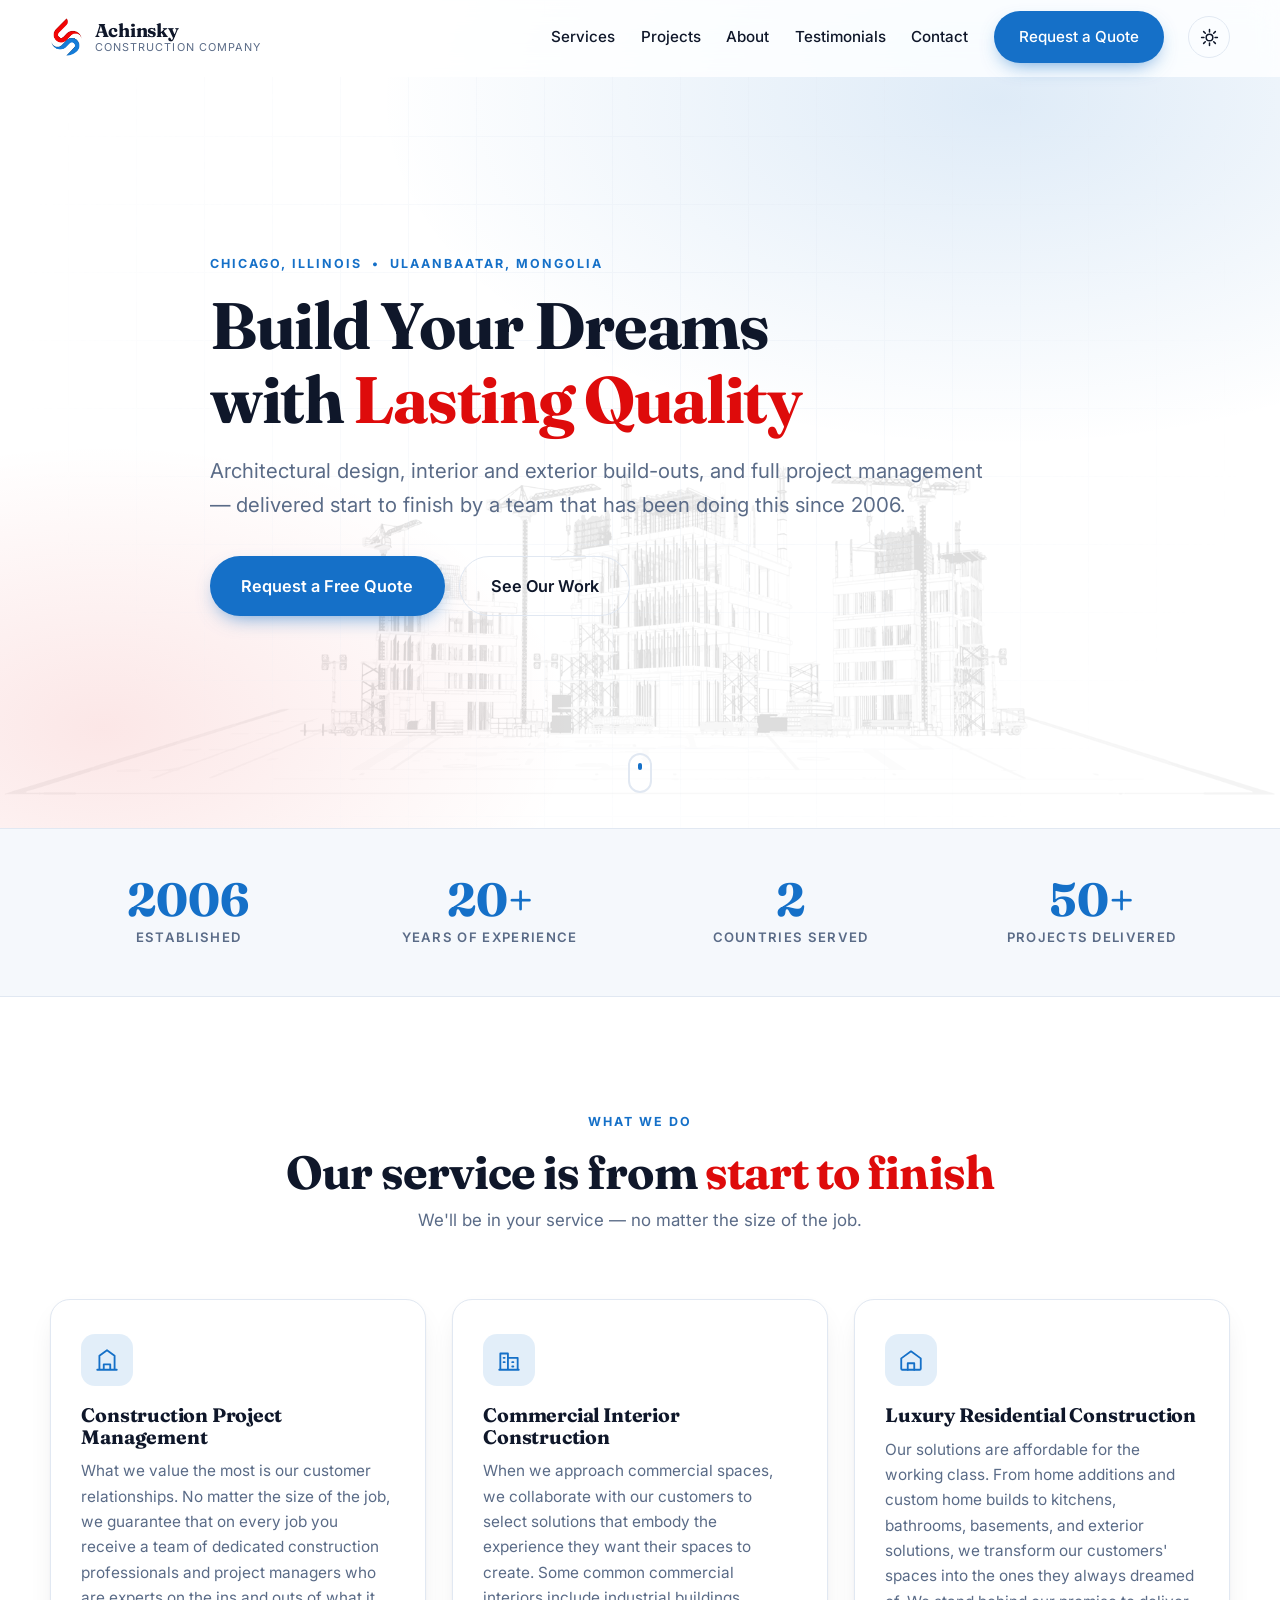
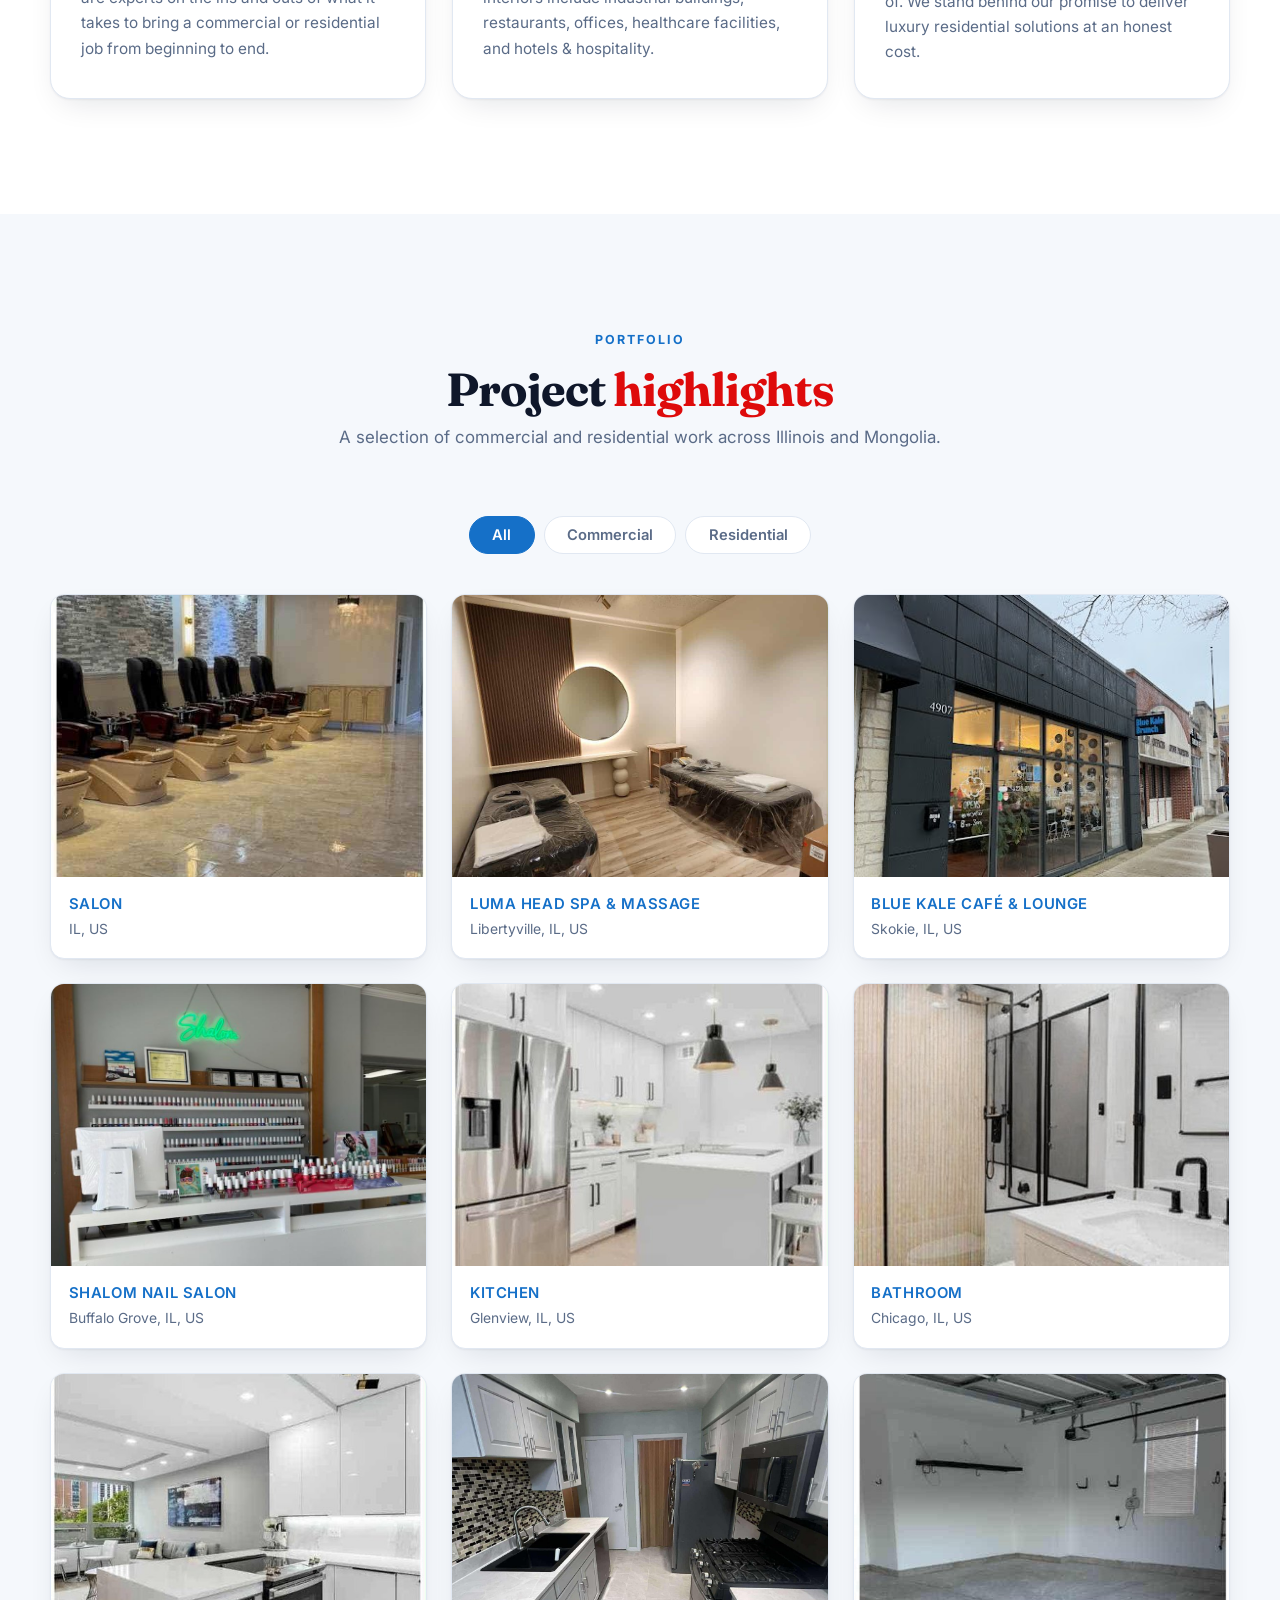
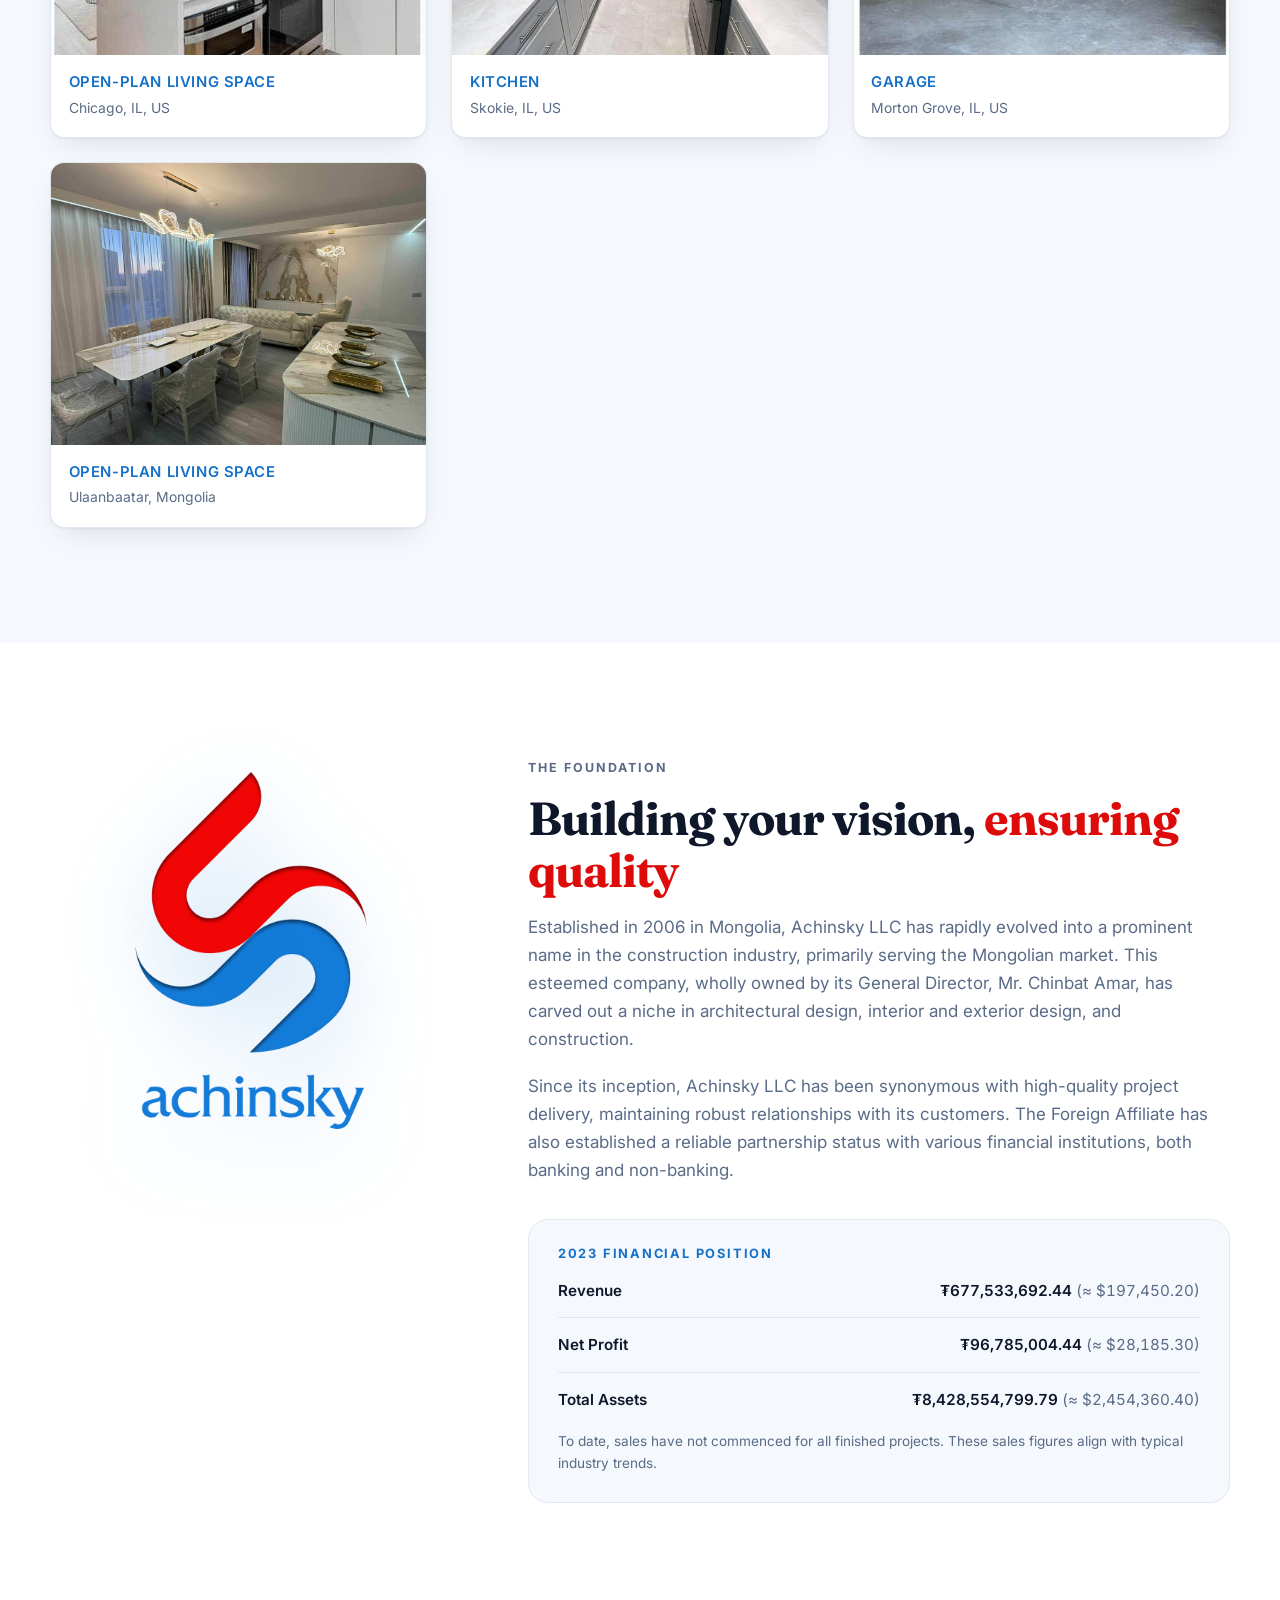
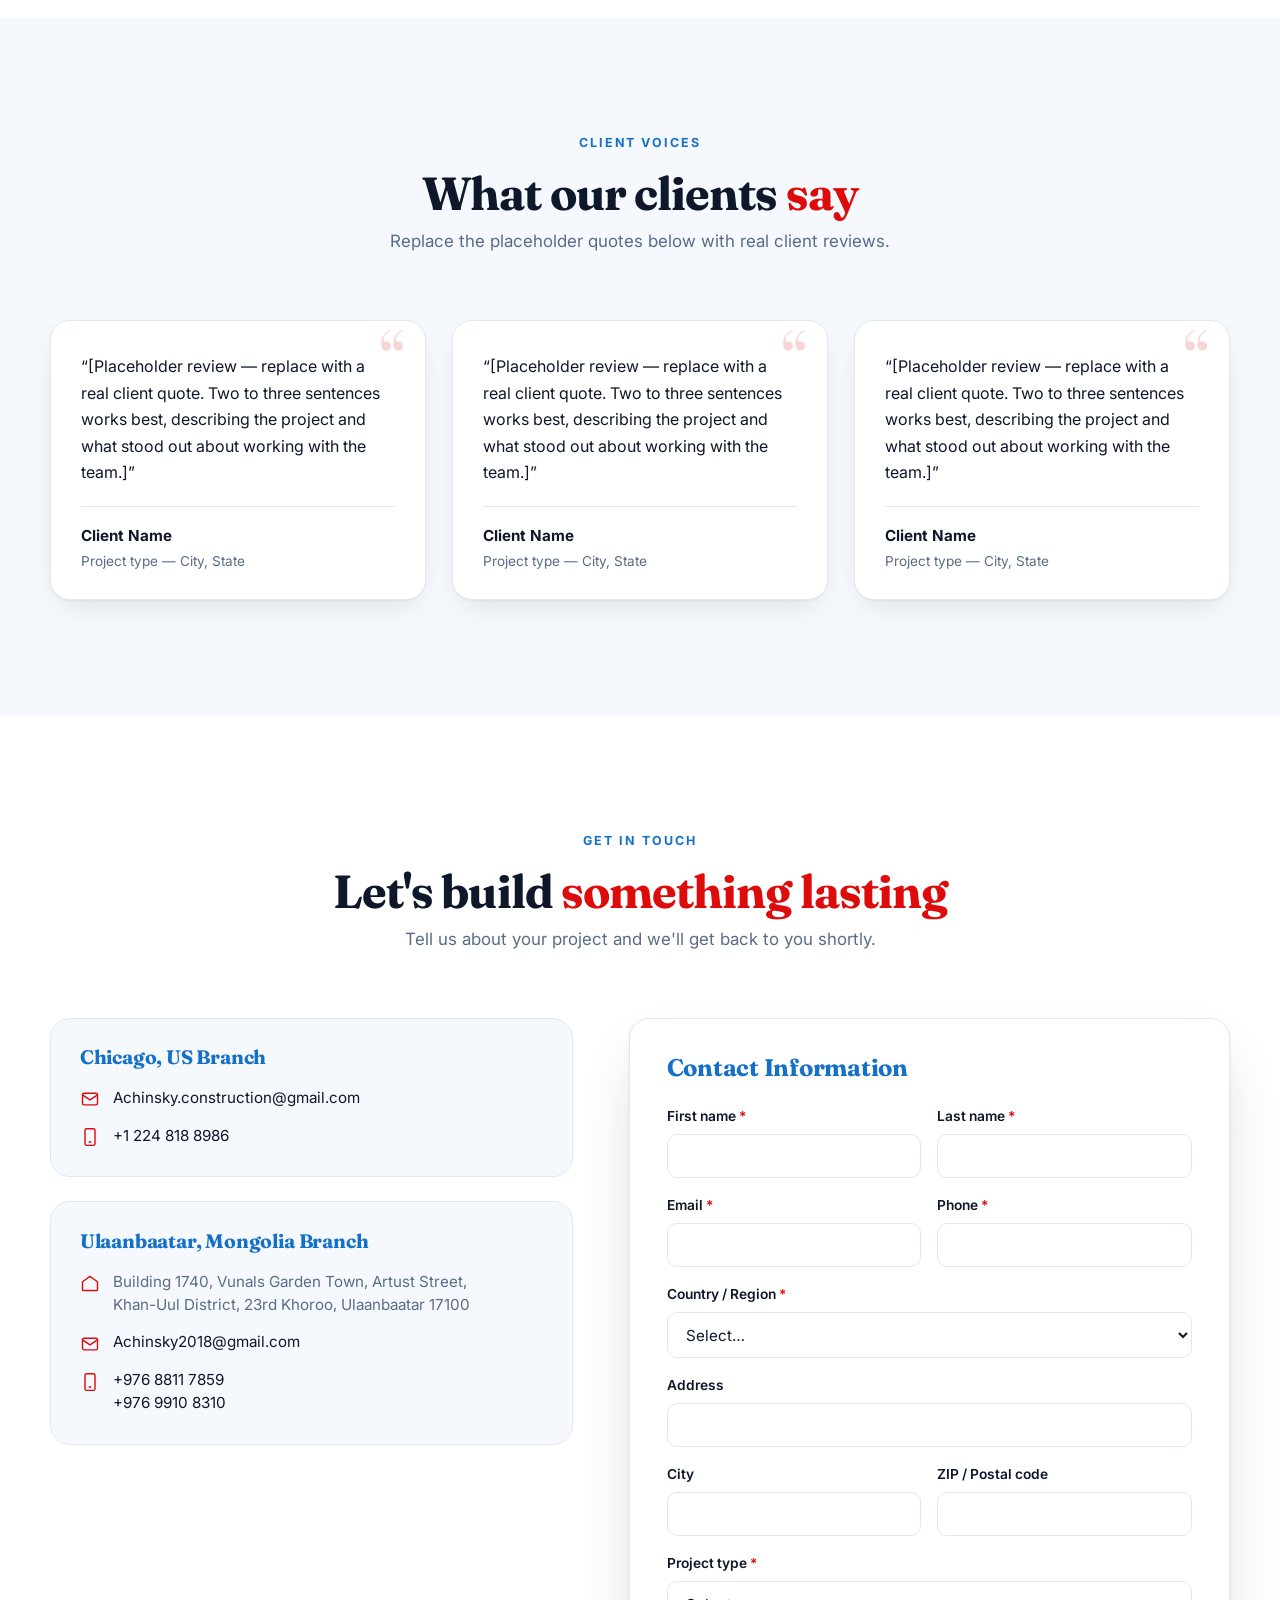
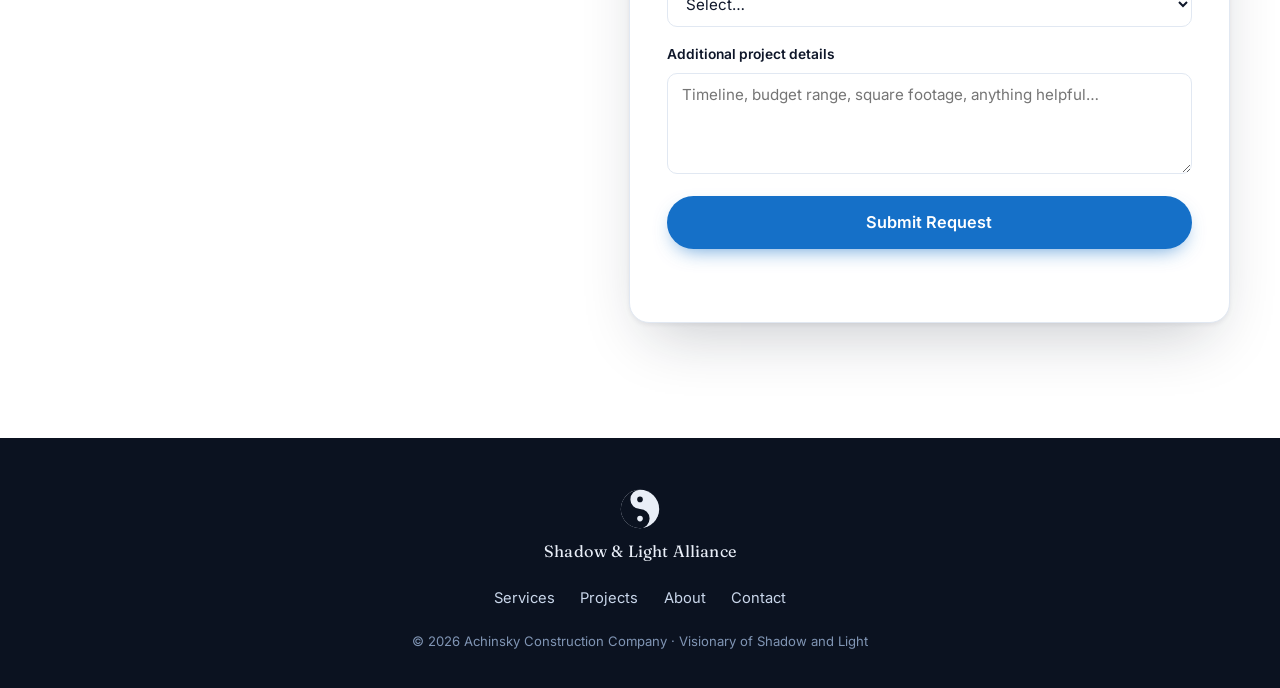
==== index.html @ 3b939076 "Achinsky Construction website" ====
<!DOCTYPE html>
<html lang="en" data-theme="light">
<head>
<meta charset="utf-8">
<meta name="viewport" content="width=device-width, initial-scale=1">
<title>Achinsky Construction Company — Build Your Dreams with Lasting Quality</title>
<meta name="description" content="Achinsky Construction Company delivers project management, commercial interior construction, and luxury residential construction in Chicago, Illinois and Ulaanbaatar, Mongolia. Established 2006.">
<meta name="theme-color" content="#0F172A">

<!-- Social preview -->
<meta property="og:title" content="Achinsky Construction Company">
<meta property="og:description" content="Build Your Dreams with Lasting Quality. Commercial and luxury residential construction in Chicago, IL and Ulaanbaatar, Mongolia.">
<meta property="og:type" content="website">

<link rel="icon" type="image/png" href="assets/img/favicon.png">
<link rel="apple-touch-icon" href="assets/img/favicon.png">

<link rel="preconnect" href="https://fonts.googleapis.com">
<link rel="preconnect" href="https://fonts.gstatic.com" crossorigin>
<link href="https://fonts.googleapis.com/css2?family=Fraunces:opsz,wght@9..144,600;9..144,700&family=Inter:wght@400;500;600;700&display=swap" rel="stylesheet">
<link rel="stylesheet" href="css/styles.css">
</head>
<body>

<a class="skip-link" href="#main">Skip to content</a>

<!-- ================= HEADER ================= -->
<header class="site-header" id="siteHeader">
  <div class="wrap header-inner">
    <a class="brand" href="#top" aria-label="Achinsky Construction Company home">
      <img class="brand-mark" src="assets/img/logo-mark.png" alt="" width="256" height="306">
      <span class="brand-text">
        <strong>Achinsky</strong>
        <span>Construction Company</span>
      </span>
    </a>

    <nav class="nav" id="nav" aria-label="Main">
      <a href="#services">Services</a>
      <a href="#projects">Projects</a>
      <a href="#about">About</a>
      <a href="#testimonials">Testimonials</a>
      <a href="#contact">Contact</a>
      <a class="btn btn-primary nav-cta" href="#contact">Request a Quote</a>
    </nav>

    <div class="header-tools">
      <button class="icon-btn" id="themeToggle" aria-label="Switch to dark theme" title="Toggle theme">
        <svg class="icon-sun" viewBox="0 0 24 24" aria-hidden="true"><circle cx="12" cy="12" r="4.2"/><path d="M12 2v3M12 19v3M2 12h3M19 12h3M4.6 4.6l2.1 2.1M17.3 17.3l2.1 2.1M19.4 4.6l-2.1 2.1M6.7 17.3l-2.1 2.1"/></svg>
        <svg class="icon-moon" viewBox="0 0 24 24" aria-hidden="true"><path d="M20 14.5A8.5 8.5 0 1 1 9.5 4a7 7 0 0 0 10.5 10.5Z"/></svg>
      </button>
      <button class="icon-btn menu-btn" id="menuBtn" aria-label="Open menu" aria-expanded="false" aria-controls="nav">
        <span></span><span></span><span></span>
      </button>
    </div>
  </div>
  <div class="scroll-progress" id="scrollProgress"></div>
</header>

<main id="main">

<!-- ================= HERO ================= -->
<section class="hero" id="top">
  <div class="hero-bg" aria-hidden="true"></div>
  <div class="wrap hero-inner">
    <p class="eyebrow reveal">Chicago, Illinois &nbsp;•&nbsp; Ulaanbaatar, Mongolia</p>
    <h1 class="reveal">Build Your Dreams<br>with <em>Lasting Quality</em></h1>
    <p class="hero-sub reveal">Architectural design, interior and exterior build-outs, and full project
      management — delivered start to finish by a team that has been doing this since 2006.</p>
    <div class="hero-actions reveal">
      <a class="btn btn-primary btn-lg" href="#contact">Request a Free Quote</a>
      <a class="btn btn-ghost btn-lg" href="#projects">See Our Work</a>
    </div>
  </div>
  <a class="scroll-hint" href="#stats" aria-label="Scroll down"><span></span></a>
</section>

<!-- ================= STATS ================= -->
<section class="stats" id="stats">
  <div class="wrap stats-grid">
    <!-- EDIT: adjust these numbers any time -->
    <div class="stat reveal"><span class="stat-num" data-count="2006" data-plain="1">2006</span><span class="stat-label">Established</span></div>
    <div class="stat reveal"><span class="stat-num" data-count="20" data-suffix="+">0</span><span class="stat-label">Years of Experience</span></div>
    <div class="stat reveal"><span class="stat-num" data-count="2">0</span><span class="stat-label">Countries Served</span></div>
    <div class="stat reveal"><span class="stat-num" data-count="50" data-suffix="+">0</span><span class="stat-label">Projects Delivered</span></div>
  </div>
</section>

<!-- ================= SERVICES ================= -->
<section class="section" id="services">
  <div class="wrap">
    <header class="section-head reveal">
      <p class="eyebrow">What We Do</p>
      <h2>Our service is from <em>start to finish</em></h2>
      <p class="section-sub">We'll be in your service — no matter the size of the job.</p>
    </header>

    <div class="cards">
      <article class="card reveal">
        <div class="card-icon" aria-hidden="true">
          <svg viewBox="0 0 24 24"><path d="M3 21h18M5 21V8l7-5 7 5v13M9 21v-5h6v5"/></svg>
        </div>
        <h3>Construction Project Management</h3>
        <p>What we value the most is our customer relationships. No matter the size of the job, we guarantee
          that on every job you receive a team of dedicated construction professionals and project managers
          who are experts on the ins and outs of what it takes to bring a commercial or residential job from
          beginning to end.</p>
      </article>

      <article class="card reveal">
        <div class="card-icon" aria-hidden="true">
          <svg viewBox="0 0 24 24"><path d="M3 21h18M4 21V6h7v15M11 21V10h9v11M7 10h1M7 14h1M15 14h1M15 18h1"/></svg>
        </div>
        <h3>Commercial Interior Construction</h3>
        <p>When we approach commercial spaces, we collaborate with our customers to select solutions that
          embody the experience they want their spaces to create. Some common commercial interiors include
          industrial buildings, restaurants, offices, healthcare facilities, and hotels &amp; hospitality.</p>
      </article>

      <article class="card reveal">
        <div class="card-icon" aria-hidden="true">
          <svg viewBox="0 0 24 24"><path d="M3 10.5 12 4l9 6.5V20a1 1 0 0 1-1 1H4a1 1 0 0 1-1-1v-9.5Z"/><path d="M9 21v-6h6v6"/></svg>
        </div>
        <h3>Luxury Residential Construction</h3>
        <p>Our solutions are affordable for the working class. From home additions and custom home builds to
          kitchens, bathrooms, basements, and exterior solutions, we transform our customers' spaces into the
          ones they always dreamed of. We stand behind our promise to deliver luxury residential solutions at
          an honest cost.</p>
      </article>
    </div>
  </div>
</section>

<!-- ================= PROJECTS ================= -->
<section class="section section-alt" id="projects">
  <div class="wrap">
    <header class="section-head reveal">
      <p class="eyebrow">Portfolio</p>
      <h2>Project <em>highlights</em></h2>
      <p class="section-sub">A selection of commercial and residential work across Illinois and Mongolia.</p>
    </header>

    <div class="filters reveal" role="tablist" aria-label="Filter projects">
      <button class="filter is-active" data-filter="all" role="tab" aria-selected="true">All</button>
      <button class="filter" data-filter="commercial" role="tab" aria-selected="false">Commercial</button>
      <button class="filter" data-filter="residential" role="tab" aria-selected="false">Residential</button>
    </div>

    <!--
      TO ADD REAL PHOTOS: drop files into assets/img/ using the exact names below
      (e.g. assets/img/salon.jpg). Until then a labeled placeholder shows automatically.
    -->
    <div class="gallery" id="gallery">
      <figure class="shot reveal" data-cat="commercial">
        <img src="assets/img/salon.jpg" alt="Salon interior build-out in Illinois" loading="lazy">
        <figcaption><strong>Salon</strong><span>IL, US</span></figcaption>
      </figure>
      <figure class="shot reveal" data-cat="commercial">
        <img src="assets/img/luma-head-spa.jpg" alt="Luma Head Spa &amp; Massage interior" loading="lazy">
        <figcaption><strong>Luma Head Spa &amp; Massage</strong><span>Libertyville, IL, US</span></figcaption>
      </figure>
      <figure class="shot reveal" data-cat="commercial">
        <img src="assets/img/blue-kale-cafe.jpg" alt="Blue Kale Café &amp; Lounge exterior" loading="lazy">
        <figcaption><strong>Blue Kale Café &amp; Lounge</strong><span>Skokie, IL, US</span></figcaption>
      </figure>
      <figure class="shot reveal" data-cat="commercial">
        <img src="assets/img/shalom-nail-salon.jpg" alt="Shalom Nail Salon interior" loading="lazy">
        <figcaption><strong>Shalom Nail Salon</strong><span>Buffalo Grove, IL, US</span></figcaption>
      </figure>

      <figure class="shot reveal" data-cat="residential">
        <img src="assets/img/kitchen-glenview.jpg" alt="Custom kitchen remodel in Glenview" loading="lazy">
        <figcaption><strong>Kitchen</strong><span>Glenview, IL, US</span></figcaption>
      </figure>
      <figure class="shot reveal" data-cat="residential">
        <img src="assets/img/bathroom-chicago.jpg" alt="Bathroom remodel in Chicago" loading="lazy">
        <figcaption><strong>Bathroom</strong><span>Chicago, IL, US</span></figcaption>
      </figure>
      <figure class="shot reveal" data-cat="residential">
        <img src="assets/img/living-chicago.jpg" alt="Open-plan living space in Chicago" loading="lazy">
        <figcaption><strong>Open-Plan Living Space</strong><span>Chicago, IL, US</span></figcaption>
      </figure>
      <figure class="shot reveal" data-cat="residential">
        <img src="assets/img/kitchen-skokie.jpg" alt="Kitchen remodel in Skokie" loading="lazy">
        <figcaption><strong>Kitchen</strong><span>Skokie, IL, US</span></figcaption>
      </figure>
      <figure class="shot reveal" data-cat="residential">
        <img src="assets/img/garage-morton-grove.jpg" alt="Garage build in Morton Grove" loading="lazy">
        <figcaption><strong>Garage</strong><span>Morton Grove, IL, US</span></figcaption>
      </figure>
      <figure class="shot reveal" data-cat="residential">
        <img src="assets/img/living-ulaanbaatar.jpg" alt="Open-plan living space in Ulaanbaatar" loading="lazy">
        <figcaption><strong>Open-Plan Living Space</strong><span>Ulaanbaatar, Mongolia</span></figcaption>
      </figure>
    </div>
  </div>
</section>

<!-- ================= ABOUT ================= -->
<section class="section" id="about">
  <div class="wrap about-grid">
    <div class="about-visual reveal">
      <img class="about-mark" src="assets/img/logo.png" alt="Achinsky logo" width="700" height="1038" loading="lazy">
    </div>

    <div class="about-copy">
      <p class="eyebrow reveal">The Foundation</p>
      <h2 class="reveal">Building your vision, <em>ensuring quality</em></h2>

      <p class="reveal">Established in 2006 in Mongolia, Achinsky LLC has rapidly evolved into a prominent name
        in the construction industry, primarily serving the Mongolian market. This esteemed company, wholly
        owned by its General Director, Mr. Chinbat Amar, has carved out a niche in architectural design,
        interior and exterior design, and construction.</p>

      <p class="reveal">Since its inception, Achinsky LLC has been synonymous with high-quality project delivery,
        maintaining robust relationships with its customers. The Foreign Affiliate has also established a
        reliable partnership status with various financial institutions, both banking and non-banking.</p>

      <div class="figures reveal">
        <h3>2023 Financial Position</h3>
        <dl>
          <div><dt>Revenue</dt><dd>₮677,533,692.44 <span>(≈ $197,450.20)</span></dd></div>
          <div><dt>Net Profit</dt><dd>₮96,785,004.44 <span>(≈ $28,185.30)</span></dd></div>
          <div><dt>Total Assets</dt><dd>₮8,428,554,799.79 <span>(≈ $2,454,360.40)</span></dd></div>
        </dl>
        <p class="figures-note">To date, sales have not commenced for all finished projects. These sales
          figures align with typical industry trends.</p>
      </div>
    </div>
  </div>
</section>

<!-- ================= TESTIMONIALS ================= -->
<section class="section section-alt" id="testimonials">
  <div class="wrap">
    <header class="section-head reveal">
      <p class="eyebrow">Client Voices</p>
      <h2>What our clients <em>say</em></h2>
      <p class="section-sub">Replace the placeholder quotes below with real client reviews.</p>
    </header>

    <!-- EDIT: swap in real testimonials. Keep the same markup for each. -->
    <div class="quotes">
      <blockquote class="quote reveal">
        <p>“[Placeholder review — replace with a real client quote. Two to three sentences works best,
          describing the project and what stood out about working with the team.]”</p>
        <footer><strong>Client Name</strong><span>Project type — City, State</span></footer>
      </blockquote>
      <blockquote class="quote reveal">
        <p>“[Placeholder review — replace with a real client quote. Two to three sentences works best,
          describing the project and what stood out about working with the team.]”</p>
        <footer><strong>Client Name</strong><span>Project type — City, State</span></footer>
      </blockquote>
      <blockquote class="quote reveal">
        <p>“[Placeholder review — replace with a real client quote. Two to three sentences works best,
          describing the project and what stood out about working with the team.]”</p>
        <footer><strong>Client Name</strong><span>Project type — City, State</span></footer>
      </blockquote>
    </div>
  </div>
</section>

<!-- ================= CONTACT ================= -->
<section class="section" id="contact">
  <div class="wrap">
    <header class="section-head reveal">
      <p class="eyebrow">Get in Touch</p>
      <h2>Let's build <em>something lasting</em></h2>
      <p class="section-sub">Tell us about your project and we'll get back to you shortly.</p>
    </header>

    <div class="contact-grid">
      <!-- Branch details -->
      <div class="branches">
        <div class="branch reveal">
          <h3>Chicago, US Branch</h3>
          <ul>
            <li>
              <svg viewBox="0 0 24 24" aria-hidden="true"><rect x="3" y="5" width="18" height="14" rx="2"/><path d="m3 7 9 6 9-6"/></svg>
              <a href="mailto:Achinsky.construction@gmail.com">Achinsky.construction@gmail.com</a>
            </li>
            <li>
              <svg viewBox="0 0 24 24" aria-hidden="true"><rect x="6" y="2" width="12" height="20" rx="2"/><path d="M11 18h2"/></svg>
              <a href="tel:+12248188986">+1 224 818 8986</a>
            </li>
          </ul>
        </div>

        <div class="branch reveal">
          <h3>Ulaanbaatar, Mongolia Branch</h3>
          <ul>
            <li>
              <svg viewBox="0 0 24 24" aria-hidden="true"><path d="M3 10.5 12 4l9 6.5V20a1 1 0 0 1-1 1H4a1 1 0 0 1-1-1v-9.5Z"/></svg>
              <span>Building 1740, Vunals Garden Town, Artust Street,<br>Khan-Uul District, 23rd Khoroo, Ulaanbaatar 17100</span>
            </li>
            <li>
              <svg viewBox="0 0 24 24" aria-hidden="true"><rect x="3" y="5" width="18" height="14" rx="2"/><path d="m3 7 9 6 9-6"/></svg>
              <a href="mailto:Achinsky2018@gmail.com">Achinsky2018@gmail.com</a>
            </li>
            <li>
              <svg viewBox="0 0 24 24" aria-hidden="true"><rect x="6" y="2" width="12" height="20" rx="2"/><path d="M11 18h2"/></svg>
              <span><a href="tel:+97688117859">+976 8811 7859</a><br><a href="tel:+97699108310">+976 9910 8310</a></span>
            </li>
          </ul>
        </div>
      </div>

      <!-- Form -->
      <form class="form reveal" id="contactForm" novalidate>
        <h3>Contact Information</h3>

        <div class="row">
          <label>First name <span aria-hidden="true">*</span>
            <input type="text" name="first_name" required autocomplete="given-name">
            <em class="err"></em>
          </label>
          <label>Last name <span aria-hidden="true">*</span>
            <input type="text" name="last_name" required autocomplete="family-name">
            <em class="err"></em>
          </label>
        </div>

        <div class="row">
          <label>Email <span aria-hidden="true">*</span>
            <input type="email" name="email" required autocomplete="email">
            <em class="err"></em>
          </label>
          <label>Phone <span aria-hidden="true">*</span>
            <input type="tel" name="phone" required autocomplete="tel">
            <em class="err"></em>
          </label>
        </div>

        <label>Country / Region <span aria-hidden="true">*</span>
          <select name="country" required>
            <option value="">Select…</option>
            <option>United States</option>
            <option>Mongolia</option>
            <option>Other</option>
          </select>
          <em class="err"></em>
        </label>

        <label>Address
          <input type="text" name="address" autocomplete="street-address">
        </label>

        <div class="row">
          <label>City
            <input type="text" name="city" autocomplete="address-level2">
          </label>
          <label>ZIP / Postal code
            <input type="text" name="zip" autocomplete="postal-code">
          </label>
        </div>

        <label>Project type <span aria-hidden="true">*</span>
          <select name="project_type" required>
            <option value="">Select…</option>
            <option>Construction Project Management</option>
            <option>Commercial Interior Construction</option>
            <option>Luxury Residential Construction</option>
            <option>Kitchen Remodel</option>
            <option>Bathroom Remodel</option>
            <option>Basement / Garage</option>
            <option>New Build / Home Addition</option>
            <option>Other</option>
          </select>
          <em class="err"></em>
        </label>

        <label>Additional project details
          <textarea name="details" rows="4" placeholder="Timeline, budget range, square footage, anything helpful…"></textarea>
        </label>

        <!-- simple bot trap: humans never see or fill this -->
        <input type="text" name="company_website" class="honeypot" tabindex="-1" autocomplete="off" aria-hidden="true">

        <button class="btn btn-primary btn-lg btn-block" type="submit" id="submitBtn">
          <span class="btn-label">Submit Request</span>
          <span class="spinner" aria-hidden="true"></span>
        </button>

        <p class="form-status" id="formStatus" role="status" aria-live="polite"></p>
      </form>
    </div>
  </div>
</section>

</main>

<!-- ================= FOOTER ================= -->
<footer class="site-footer">
  <div class="wrap footer-inner">
    <div class="footer-brand">
      <svg class="yin" viewBox="0 0 100 100" aria-hidden="true">
        <circle cx="50" cy="50" r="48" fill="currentColor"/>
        <path d="M50 2a24 24 0 0 0 0 48 24 24 0 0 1 0 48A48 48 0 0 1 50 2Z" fill="var(--footer-bg)"/>
        <circle cx="50" cy="26" r="7" fill="var(--footer-bg)"/>
        <circle cx="50" cy="74" r="7" fill="currentColor"/>
      </svg>
      <p class="alliance">Shadow &amp; Light Alliance</p>
    </div>

    <nav class="footer-nav" aria-label="Footer">
      <a href="#services">Services</a>
      <a href="#projects">Projects</a>
      <a href="#about">About</a>
      <a href="#contact">Contact</a>
    </nav>

    <p class="copyright">© <span id="year">2026</span> Achinsky Construction Company · Visionary of Shadow and Light</p>
  </div>
</footer>

<!-- Lightbox -->
<div class="lightbox" id="lightbox" role="dialog" aria-modal="true" aria-label="Project image" hidden>
  <button class="lb-close" id="lbClose" aria-label="Close">&times;</button>
  <button class="lb-nav lb-prev" id="lbPrev" aria-label="Previous image">&#8249;</button>
  <figure class="lb-figure">
    <img id="lbImg" src="" alt="">
    <figcaption id="lbCaption"></figcaption>
  </figure>
  <button class="lb-nav lb-next" id="lbNext" aria-label="Next image">&#8250;</button>
</div>

<!-- EmailJS SDK -->
<script src="https://cdn.jsdelivr.net/npm/@emailjs/browser@4/dist/email.min.js"></script>
<script src="js/config.js"></script>
<script src="js/main.js"></script>
</body>
</html>
---- css/styles.css ----
/* ============================================================
   Achinsky Construction Company
   Clean & modern theme — brand red #C2172B / brand blue #1B4FA8
   ============================================================ */

/* ---------- Tokens ---------- */
:root {
  /* Sampled from the logo artwork: red rgb(232,6,6), blue rgb(21,121,209).
     Nudged very slightly darker so small text still clears WCAG AA on white. */
  --red: #DE0B0B;
  --red-deep: #A00808;
  --blue: #1570C8;
  --blue-bright: #1E86E8;

  /* Button fill is a fixed pair in BOTH themes: white label needs >=4.5:1, and the
     lighter --blue used for dark-mode text would only give 2.7:1. Hover darkens. */
  --btn-bg: #1570C8;
  --btn-bg-hover: #10589C;
  --ok: #0E7A37;

  --bg: #FFFFFF;
  --surface: #F5F8FC;
  --surface-2: #EDF2F9;
  --text: #0F172A;
  --muted: #5A6B87;
  --border: #E1E8F2;
  --shadow: 0 1px 2px rgba(15,23,42,.05), 0 12px 32px -12px rgba(15,23,42,.14);
  --shadow-lg: 0 2px 4px rgba(15,23,42,.06), 0 28px 60px -20px rgba(15,23,42,.24);
  --footer-bg: #0B1220;

  --radius: 14px;
  --radius-lg: 20px;
  --wrap: 1180px;
  --header-h: 74px;

  --sans: "Inter", system-ui, -apple-system, "Segoe UI", sans-serif;
  --serif: "Fraunces", Georgia, "Times New Roman", serif;

  --ease: cubic-bezier(.2,.7,.2,1);
}

:root[data-theme="dark"] {
  --bg: #0B1220;
  --surface: #111A2B;
  --surface-2: #16233A;
  --text: #E9EEF7;
  --muted: #9CADC8;
  --border: #22304A;
  --shadow: 0 1px 2px rgba(0,0,0,.4), 0 12px 32px -12px rgba(0,0,0,.6);
  --shadow-lg: 0 2px 4px rgba(0,0,0,.4), 0 28px 60px -20px rgba(0,0,0,.7);
  --footer-bg: #060B14;
  --red: #FF4A4A;
  --blue: #4FA3EC;
  --ok: #3DD17A;
}

/* ---------- Base ---------- */
*, *::before, *::after { box-sizing: border-box; }

html { scroll-behavior: smooth; scroll-padding-top: calc(var(--header-h) + 12px); }
@media (prefers-reduced-motion: reduce) { html { scroll-behavior: auto; } }

body {
  margin: 0;
  font-family: var(--sans);
  font-size: 17px;
  line-height: 1.65;
  color: var(--text);
  background: var(--bg);
  -webkit-font-smoothing: antialiased;
  transition: background .3s var(--ease), color .3s var(--ease);
}

img { max-width: 100%; display: block; }
a { color: var(--blue); text-decoration: none; }
a:hover { text-decoration: underline; }

h1, h2, h3 { font-family: var(--serif); font-weight: 700; line-height: 1.12; letter-spacing: -.02em; margin: 0 0 .5em; }
h1 { font-size: clamp(2.4rem, 6vw, 4.1rem); }
h2 { font-size: clamp(1.9rem, 4vw, 2.9rem); }
h3 { font-size: 1.22rem; letter-spacing: -.01em; }
p  { margin: 0 0 1.1em; }

em { font-style: normal; color: var(--red); }

.wrap { width: min(100% - 2.5rem, var(--wrap)); margin-inline: auto; }

.skip-link {
  position: absolute; left: -9999px; top: 0; z-index: 200;
  background: var(--blue); color: #fff; padding: .7rem 1.1rem; border-radius: 0 0 8px 0;
}
.skip-link:focus { left: 0; }

:focus-visible { outline: 3px solid var(--blue-bright); outline-offset: 2px; border-radius: 4px; }

.eyebrow {
  font-family: var(--sans);
  font-size: .78rem; font-weight: 700; letter-spacing: .16em; text-transform: uppercase;
  color: var(--blue); margin: 0 0 .9rem;
}

/* ---------- Buttons ---------- */
.btn {
  display: inline-flex; align-items: center; justify-content: center; gap: .5rem;
  font-family: var(--sans); font-weight: 600; font-size: .97rem;
  padding: .78rem 1.5rem; border-radius: 999px; border: 1.5px solid transparent;
  cursor: pointer; text-decoration: none; white-space: nowrap;
  transition: transform .18s var(--ease), box-shadow .18s var(--ease), background .18s var(--ease), color .18s var(--ease);
}
.btn:hover { text-decoration: none; transform: translateY(-2px); }
.btn-primary { background: var(--btn-bg); color: #fff; box-shadow: 0 8px 20px -8px rgba(21,112,200,.7); }
.btn-primary:hover { background: var(--btn-bg-hover); box-shadow: 0 14px 28px -10px rgba(21,112,200,.65); }
.btn-ghost { border-color: var(--border); color: var(--text); background: transparent; }
.btn-ghost:hover { border-color: var(--blue); color: var(--blue); }
.btn-lg { padding: .95rem 1.9rem; font-size: 1.02rem; }
.btn-block { width: 100%; }
.btn:disabled { opacity: .6; cursor: not-allowed; transform: none; }

/* ---------- Header ---------- */
.site-header {
  position: fixed; inset: 0 0 auto 0; z-index: 100;
  background: color-mix(in srgb, var(--bg) 82%, transparent);
  backdrop-filter: saturate(180%) blur(14px);
  -webkit-backdrop-filter: saturate(180%) blur(14px);
  border-bottom: 1px solid transparent;
  transition: border-color .3s var(--ease), box-shadow .3s var(--ease), background .3s var(--ease);
}
.site-header.is-stuck { border-bottom-color: var(--border); box-shadow: 0 4px 24px -14px rgba(15,23,42,.4); }

.header-inner { display: flex; align-items: center; gap: 1.5rem; height: var(--header-h); }

.brand { display: flex; align-items: center; gap: .7rem; color: var(--text); flex: 0 0 auto; }
.brand:hover { text-decoration: none; }
.brand-mark { height: 40px; width: auto; flex: 0 0 auto; }
.brand-text { display: flex; flex-direction: column; line-height: 1.15; }
.brand-text strong { font-family: var(--serif); font-size: 1.16rem; letter-spacing: -.015em; }
.brand-text span { font-size: .68rem; letter-spacing: .1em; text-transform: uppercase; color: var(--muted); }

.nav { display: flex; align-items: center; gap: 1.6rem; margin-left: auto; }
.nav > a { color: var(--text); font-size: .95rem; font-weight: 500; position: relative; }
.nav > a:not(.btn):hover { color: var(--blue); text-decoration: none; }
.nav > a:not(.btn)::after {
  content: ""; position: absolute; left: 0; bottom: -6px; height: 2px; width: 0;
  background: var(--red); transition: width .25s var(--ease);
}
.nav > a:not(.btn):hover::after,
.nav > a.is-active::after { width: 100%; }
.nav > a.is-active { color: var(--blue); }
.nav-cta { color: #fff !important; }

.header-tools { display: flex; align-items: center; gap: .4rem; }

.icon-btn {
  width: 42px; height: 42px; display: grid; place-items: center;
  background: transparent; border: 1.5px solid var(--border); border-radius: 50%;
  color: var(--text); cursor: pointer; transition: border-color .2s, color .2s, background .2s;
}
.icon-btn:hover { border-color: var(--blue); color: var(--blue); }
.icon-btn svg { width: 19px; height: 19px; fill: none; stroke: currentColor; stroke-width: 1.9; stroke-linecap: round; stroke-linejoin: round; }
.icon-moon { display: none; }
:root[data-theme="dark"] .icon-sun { display: none; }
:root[data-theme="dark"] .icon-moon { display: block; }

.menu-btn { display: none; flex-direction: column; gap: 4px; }
.menu-btn span { width: 17px; height: 2px; background: currentColor; border-radius: 2px; transition: transform .25s var(--ease), opacity .2s; }
.menu-btn[aria-expanded="true"] span:nth-child(1) { transform: translateY(6px) rotate(45deg); }
.menu-btn[aria-expanded="true"] span:nth-child(2) { opacity: 0; }
.menu-btn[aria-expanded="true"] span:nth-child(3) { transform: translateY(-6px) rotate(-45deg); }

.scroll-progress { height: 2px; width: 0; background: linear-gradient(90deg, var(--red), var(--blue)); transition: width .1s linear; }

/* ---------- Hero ---------- */
.hero {
  position: relative; min-height: 92vh; display: grid; align-items: center;
  padding: calc(var(--header-h) + 3rem) 0 5rem; overflow: hidden;
}
.hero-bg {
  position: absolute; inset: 0; z-index: -1;
  background:
    radial-gradient(1000px 560px at 78% 12%, color-mix(in srgb, var(--blue) 14%, transparent), transparent 62%),
    radial-gradient(760px 460px at 8% 88%, color-mix(in srgb, var(--red) 10%, transparent), transparent 62%),
    var(--bg);
}
.hero-bg::after {
  content: ""; position: absolute; inset: 0; opacity: .4;
  background-image:
    linear-gradient(var(--border) 1px, transparent 1px),
    linear-gradient(90deg, var(--border) 1px, transparent 1px);
  background-size: 68px 68px;
  mask-image: radial-gradient(circle at 50% 40%, #000 0%, transparent 78%);
  -webkit-mask-image: radial-gradient(circle at 50% 40%, #000 0%, transparent 78%);
}
/* Blueprint line-art carried over from the original site, sitting on the horizon. */
.hero-bg::before {
  content: ""; position: absolute; inset: auto 0 0 0; height: min(58%, 460px);
  background: url("../assets/img/hero-art.png") no-repeat bottom center / contain;
  opacity: .14; pointer-events: none;
}
:root[data-theme="dark"] .hero-bg::before { filter: invert(1); opacity: .13; }
.hero-inner { max-width: 860px; }
.hero h1 { margin-bottom: 1.1rem; }
.hero-sub { font-size: clamp(1.05rem, 1.9vw, 1.28rem); color: var(--muted); max-width: 60ch; margin-bottom: 2.2rem; }
.hero-actions { display: flex; flex-wrap: wrap; gap: .9rem; }

.scroll-hint {
  position: absolute; bottom: 2.2rem; left: 50%; transform: translateX(-50%);
  width: 24px; height: 40px; border: 2px solid var(--border); border-radius: 14px;
}
.scroll-hint span {
  position: absolute; left: 50%; top: 8px; width: 4px; height: 7px; border-radius: 2px;
  background: var(--blue); transform: translateX(-50%); animation: wheel 1.8s var(--ease) infinite;
}
@keyframes wheel { 0% { opacity: 0; top: 8px; } 40% { opacity: 1; } 100% { opacity: 0; top: 22px; } }

/* ---------- Stats ---------- */
.stats { background: var(--surface); border-block: 1px solid var(--border); padding: 3rem 0; }
.stats-grid { display: grid; grid-template-columns: repeat(4, 1fr); gap: 1.5rem; text-align: center; }
.stat { display: flex; flex-direction: column; gap: .2rem; }
.stat-num { font-family: var(--serif); font-size: clamp(2rem, 4vw, 2.9rem); font-weight: 700; color: var(--blue); line-height: 1; font-variant-numeric: tabular-nums; }
.stat-label { font-size: .82rem; letter-spacing: .1em; text-transform: uppercase; color: var(--muted); font-weight: 600; }

/* ---------- Sections ---------- */
.section { padding: clamp(4rem, 9vw, 7.5rem) 0; }
.section-alt { background: var(--surface); }
.section-head { max-width: 720px; margin: 0 auto clamp(2.5rem, 5vw, 4rem); text-align: center; }
.section-head h2 { margin-bottom: .5rem; }
.section-sub { color: var(--muted); font-size: 1.06rem; margin: 0; }

/* ---------- Service cards ---------- */
.cards { display: grid; grid-template-columns: repeat(auto-fit, minmax(290px, 1fr)); gap: 1.6rem; }
.card {
  background: var(--bg); border: 1px solid var(--border); border-radius: var(--radius-lg);
  padding: 2.1rem 1.9rem; box-shadow: var(--shadow); position: relative; overflow: hidden;
  transition: transform .3s var(--ease), box-shadow .3s var(--ease), border-color .3s var(--ease);
}
.card::before {
  content: ""; position: absolute; inset: 0 0 auto 0; height: 3px;
  background: linear-gradient(90deg, var(--red), var(--blue));
  transform: scaleX(0); transform-origin: left; transition: transform .4s var(--ease);
}
.card:hover { transform: translateY(-6px); box-shadow: var(--shadow-lg); border-color: color-mix(in srgb, var(--blue) 35%, var(--border)); }
.card:hover::before { transform: scaleX(1); }
.card-icon {
  width: 52px; height: 52px; border-radius: 14px; display: grid; place-items: center;
  background: color-mix(in srgb, var(--blue) 12%, transparent); margin-bottom: 1.2rem;
}
.card-icon svg { width: 26px; height: 26px; fill: none; stroke: var(--blue); stroke-width: 1.7; stroke-linecap: round; stroke-linejoin: round; }
.card h3 { margin-bottom: .6rem; }
.card p { color: var(--muted); font-size: .96rem; margin: 0; }

/* ---------- Filters ---------- */
.filters { display: flex; justify-content: center; flex-wrap: wrap; gap: .55rem; margin-bottom: 2.5rem; }
.filter {
  font-family: var(--sans); font-size: .92rem; font-weight: 600; color: var(--muted);
  background: var(--bg); border: 1.5px solid var(--border); border-radius: 999px;
  padding: .55rem 1.4rem; cursor: pointer; transition: all .2s var(--ease);
}
.filter:hover { color: var(--blue); border-color: var(--blue); }
.filter.is-active { background: var(--blue); border-color: var(--blue); color: #fff; }

/* ---------- Gallery ---------- */
.gallery { display: grid; grid-template-columns: repeat(auto-fill, minmax(285px, 1fr)); gap: 1.5rem; }
.shot {
  margin: 0; border-radius: var(--radius); overflow: hidden; background: var(--bg);
  border: 1px solid var(--border); box-shadow: var(--shadow); cursor: zoom-in;
  transition: transform .3s var(--ease), box-shadow .3s var(--ease), opacity .3s var(--ease);
}
.shot:hover { transform: translateY(-5px); box-shadow: var(--shadow-lg); }
.shot img {
  width: 100%; aspect-ratio: 4 / 3; object-fit: cover; background: var(--surface-2);
  transition: transform .5s var(--ease);
}
.shot:hover img { transform: scale(1.05); }
.shot figcaption { padding: .95rem 1.1rem 1.1rem; display: flex; flex-direction: column; gap: .1rem; }
.shot figcaption strong { font-size: .93rem; font-weight: 600; letter-spacing: .04em; text-transform: uppercase; color: var(--blue); }
.shot figcaption span { font-size: .87rem; color: var(--muted); }
.shot.is-hidden { display: none; }

/* placeholder shown when a photo file is missing */
.shot img.is-placeholder {
  object-fit: contain; padding: 12%;
  background:
    repeating-linear-gradient(45deg, var(--surface-2) 0 12px, var(--surface) 12px 24px);
  opacity: .85;
}

/* ---------- About ---------- */
.about-grid { display: grid; grid-template-columns: minmax(220px, .8fr) 1.4fr; gap: clamp(2rem, 6vw, 5rem); align-items: start; }
.about-visual { display: grid; place-items: center; position: sticky; top: calc(var(--header-h) + 3rem); }
.about-mark { width: min(100%, 260px); height: auto; filter: drop-shadow(0 24px 44px rgba(21,121,209,.22)); }
.about-copy p { color: var(--muted); }
.about-copy h2 { margin-bottom: 1rem; }

.figures {
  margin-top: 2.2rem; padding: 1.7rem 1.8rem; border-radius: var(--radius-lg);
  background: var(--surface); border: 1px solid var(--border);
}
.figures h3 { font-family: var(--sans); font-size: .8rem; letter-spacing: .14em; text-transform: uppercase; color: var(--blue); margin-bottom: 1rem; }
.figures dl { margin: 0; display: grid; gap: .9rem; }
.figures dl > div { display: flex; flex-wrap: wrap; justify-content: space-between; gap: .3rem 1rem; padding-bottom: .9rem; border-bottom: 1px solid var(--border); }
.figures dl > div:last-child { border-bottom: 0; padding-bottom: 0; }
.figures dt { font-weight: 600; color: var(--text); font-size: .95rem; }
.figures dd { margin: 0; font-variant-numeric: tabular-nums; font-weight: 600; color: var(--text); font-size: .95rem; }
.figures dd span { color: var(--muted); font-weight: 400; }
.figures-note { font-size: .85rem; color: var(--muted); margin: 1.1rem 0 0; }

/* ---------- Testimonials ---------- */
.quotes { display: grid; grid-template-columns: repeat(auto-fit, minmax(285px, 1fr)); gap: 1.6rem; }
.quote {
  margin: 0; background: var(--bg); border: 1px solid var(--border); border-radius: var(--radius-lg);
  padding: 2rem 1.9rem 1.7rem; box-shadow: var(--shadow); position: relative;
  transition: transform .3s var(--ease), box-shadow .3s var(--ease);
}
.quote:hover { transform: translateY(-5px); box-shadow: var(--shadow-lg); }
.quote::before {
  content: "“"; position: absolute; top: .1rem; right: 1.2rem;
  font-family: var(--serif); font-size: 5rem; line-height: 1; color: var(--red); opacity: .16;
}
.quote p { color: var(--text); font-size: 1rem; margin-bottom: 1.3rem; }
.quote footer { display: flex; flex-direction: column; gap: .1rem; border-top: 1px solid var(--border); padding-top: 1rem; }
.quote footer strong { font-size: .95rem; }
.quote footer span { font-size: .85rem; color: var(--muted); }

/* ---------- Contact ---------- */
.contact-grid { display: grid; grid-template-columns: 1fr 1.15fr; gap: clamp(2rem, 5vw, 3.5rem); align-items: start; }

.branches { display: grid; gap: 1.5rem; }
.branch { background: var(--surface); border: 1px solid var(--border); border-radius: var(--radius-lg); padding: 1.8rem; }
.branch h3 { font-family: var(--serif); color: var(--blue); margin-bottom: 1.1rem; }
.branch ul { list-style: none; margin: 0; padding: 0; display: grid; gap: .95rem; }
.branch li { display: flex; gap: .8rem; align-items: flex-start; font-size: .95rem; color: var(--muted); line-height: 1.5; }
.branch li svg { width: 20px; height: 20px; flex: 0 0 auto; margin-top: .15rem; fill: none; stroke: var(--red); stroke-width: 1.7; stroke-linecap: round; stroke-linejoin: round; }
.branch a { color: var(--text); }
.branch a:hover { color: var(--blue); }

.form {
  background: var(--bg); border: 1px solid var(--border); border-radius: var(--radius-lg);
  padding: clamp(1.6rem, 3vw, 2.3rem); box-shadow: var(--shadow-lg);
}
.form h3 { font-family: var(--serif); color: var(--blue); margin-bottom: 1.4rem; font-size: 1.5rem; }
.form label { display: block; margin-bottom: 1rem; font-size: .86rem; font-weight: 600; color: var(--text); }
.form label span { color: var(--red); }
.form .row { display: grid; grid-template-columns: 1fr 1fr; gap: 0 1rem; }

.form input, .form select, .form textarea {
  width: 100%; margin-top: .4rem; padding: .72rem .9rem;
  font-family: var(--sans); font-size: .95rem; font-weight: 400; color: var(--text);
  background: var(--bg); border: 1.5px solid var(--border); border-radius: 10px;
  transition: border-color .2s, box-shadow .2s;
}
.form textarea { resize: vertical; min-height: 96px; }
.form input:focus, .form select:focus, .form textarea:focus {
  outline: none; border-color: var(--blue);
  box-shadow: 0 0 0 4px color-mix(in srgb, var(--blue) 15%, transparent);
}
.form input.invalid, .form select.invalid { border-color: var(--red); }
.err { display: block; min-height: 0; font-size: .78rem; font-style: normal; font-weight: 500; color: var(--red); }
.err:not(:empty) { margin-top: .3rem; }

.honeypot { position: absolute !important; left: -9999px !important; width: 1px !important; height: 1px !important; opacity: 0; }

.spinner {
  width: 16px; height: 16px; border: 2px solid rgba(255,255,255,.35); border-top-color: #fff;
  border-radius: 50%; animation: spin .7s linear infinite; display: none;
}
.is-sending .spinner { display: block; }
@keyframes spin { to { transform: rotate(360deg); } }

.form-status { margin: 1rem 0 0; font-size: .92rem; font-weight: 500; text-align: center; min-height: 1.4em; }
.form-status.ok { color: var(--ok); }
.form-status.bad { color: var(--red); }

/* ---------- Footer ---------- */
.site-footer { background: var(--footer-bg); color: #C9D6EA; padding: 3.2rem 0 2.2rem; }
.footer-inner { display: flex; flex-direction: column; align-items: center; gap: 1.3rem; text-align: center; }
.footer-brand { display: flex; flex-direction: column; align-items: center; gap: .55rem; color: #E9EEF7; }
.yin { width: 40px; height: 40px; }
.alliance { font-family: var(--serif); font-size: 1.02rem; margin: 0; letter-spacing: .01em; }
.footer-nav { display: flex; flex-wrap: wrap; justify-content: center; gap: 1.6rem; }
.footer-nav a { color: #C9D6EA; font-size: .92rem; }
.footer-nav a:hover { color: #fff; }
.copyright { font-size: .82rem; color: #8095B4; margin: 0; }

/* ---------- Lightbox ---------- */
.lightbox {
  position: fixed; inset: 0; z-index: 200; display: grid; place-items: center;
  background: rgba(6,11,20,.93); backdrop-filter: blur(6px); padding: 2rem;
  animation: fade .2s var(--ease);
}
.lightbox[hidden] { display: none; }
@keyframes fade { from { opacity: 0; } }
.lb-figure { margin: 0; max-width: min(1000px, 92vw); text-align: center; }
.lb-figure img { max-height: 76vh; width: auto; margin-inline: auto; border-radius: 10px; }
.lb-figure figcaption { color: #E9EEF7; margin-top: 1rem; font-size: .95rem; letter-spacing: .04em; }
.lb-close, .lb-nav {
  position: absolute; background: rgba(255,255,255,.1); color: #fff; border: 0; cursor: pointer;
  border-radius: 50%; display: grid; place-items: center; transition: background .2s;
}
.lb-close:hover, .lb-nav:hover { background: rgba(255,255,255,.24); }
.lb-close { top: 1.5rem; right: 1.5rem; width: 44px; height: 44px; font-size: 1.9rem; line-height: 1; }
.lb-nav { top: 50%; transform: translateY(-50%); width: 52px; height: 52px; font-size: 2.2rem; line-height: 1; }
.lb-prev { left: 1.5rem; }
.lb-next { right: 1.5rem; }
body.no-scroll { overflow: hidden; }

/* ---------- Reveal on scroll ---------- */
.reveal { opacity: 0; transform: translateY(22px); transition: opacity .7s var(--ease), transform .7s var(--ease); }
.reveal.in { opacity: 1; transform: none; }
@media (prefers-reduced-motion: reduce) {
  .reveal { opacity: 1; transform: none; transition: none; }
  .scroll-hint span { animation: none; }
  .btn:hover, .card:hover, .shot:hover, .quote:hover { transform: none; }
}

/* ---------- Responsive ---------- */
@media (max-width: 980px) {
  .about-grid { grid-template-columns: 1fr; }
  .about-visual { position: static; }
  .about-mark { width: min(60%, 220px); }
  .contact-grid { grid-template-columns: 1fr; }
  .stats-grid { grid-template-columns: repeat(2, 1fr); gap: 2rem 1rem; }
}

@media (max-width: 860px) {
  .menu-btn { display: flex; }
  .nav {
    position: fixed; inset: var(--header-h) 0 auto 0;
    flex-direction: column; align-items: stretch; gap: 0; margin: 0;
    background: var(--bg); border-bottom: 1px solid var(--border);
    padding: .5rem 1.25rem 1.5rem; box-shadow: var(--shadow-lg);
    transform: translateY(-12px); opacity: 0; pointer-events: none;
    transition: opacity .25s var(--ease), transform .25s var(--ease);
    max-height: calc(100vh - var(--header-h)); overflow-y: auto;
  }
  .nav.is-open { opacity: 1; transform: none; pointer-events: auto; }
  .nav > a { padding: .95rem .25rem; border-bottom: 1px solid var(--border); font-size: 1.02rem; }
  .nav > a::after { display: none; }
  .nav-cta { margin-top: 1rem; border-bottom: 0 !important; justify-content: center; }
  .brand-text span { display: none; }
}

@media (max-width: 560px) {
  body { font-size: 16px; }
  .form .row { grid-template-columns: 1fr; }
  .hero { min-height: 88vh; }
  .hero-actions .btn { width: 100%; }
  .lb-nav { width: 42px; height: 42px; font-size: 1.7rem; }
  .lb-prev { left: .5rem; } .lb-next { right: .5rem; }
}
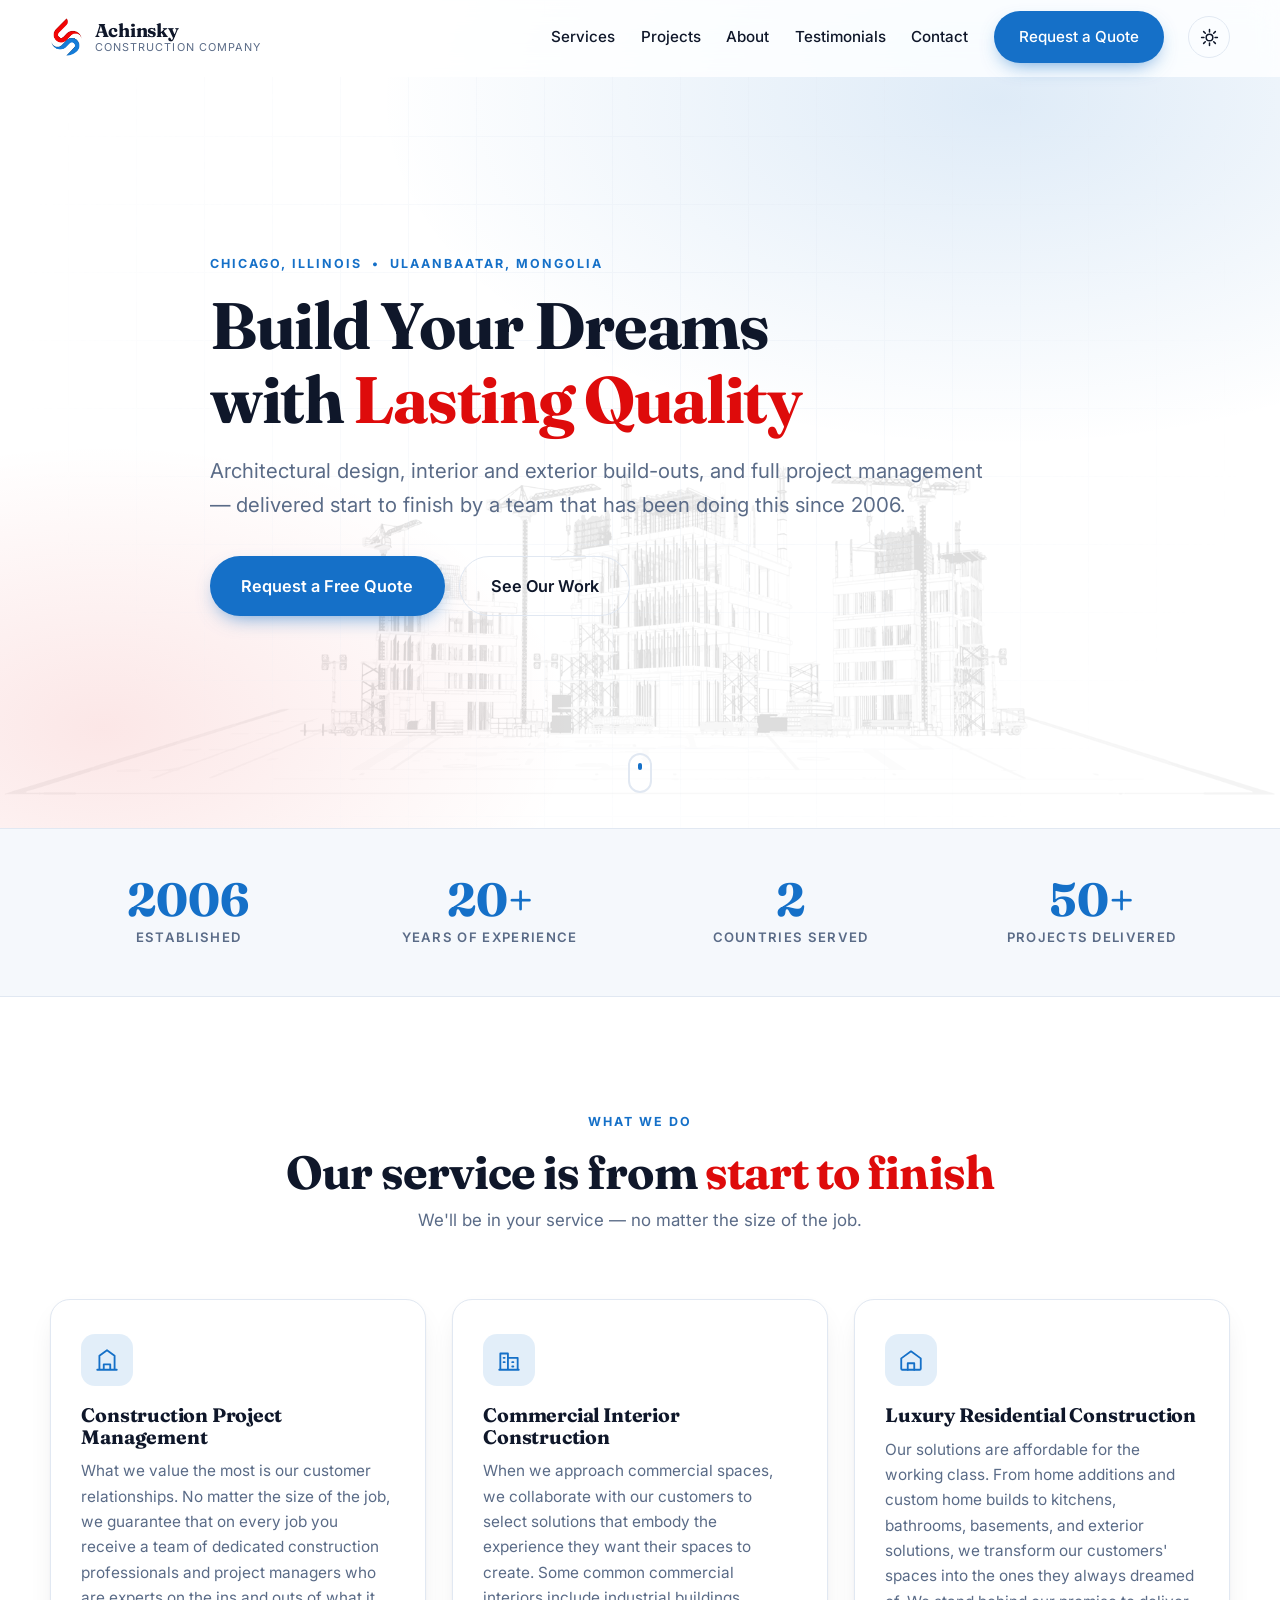
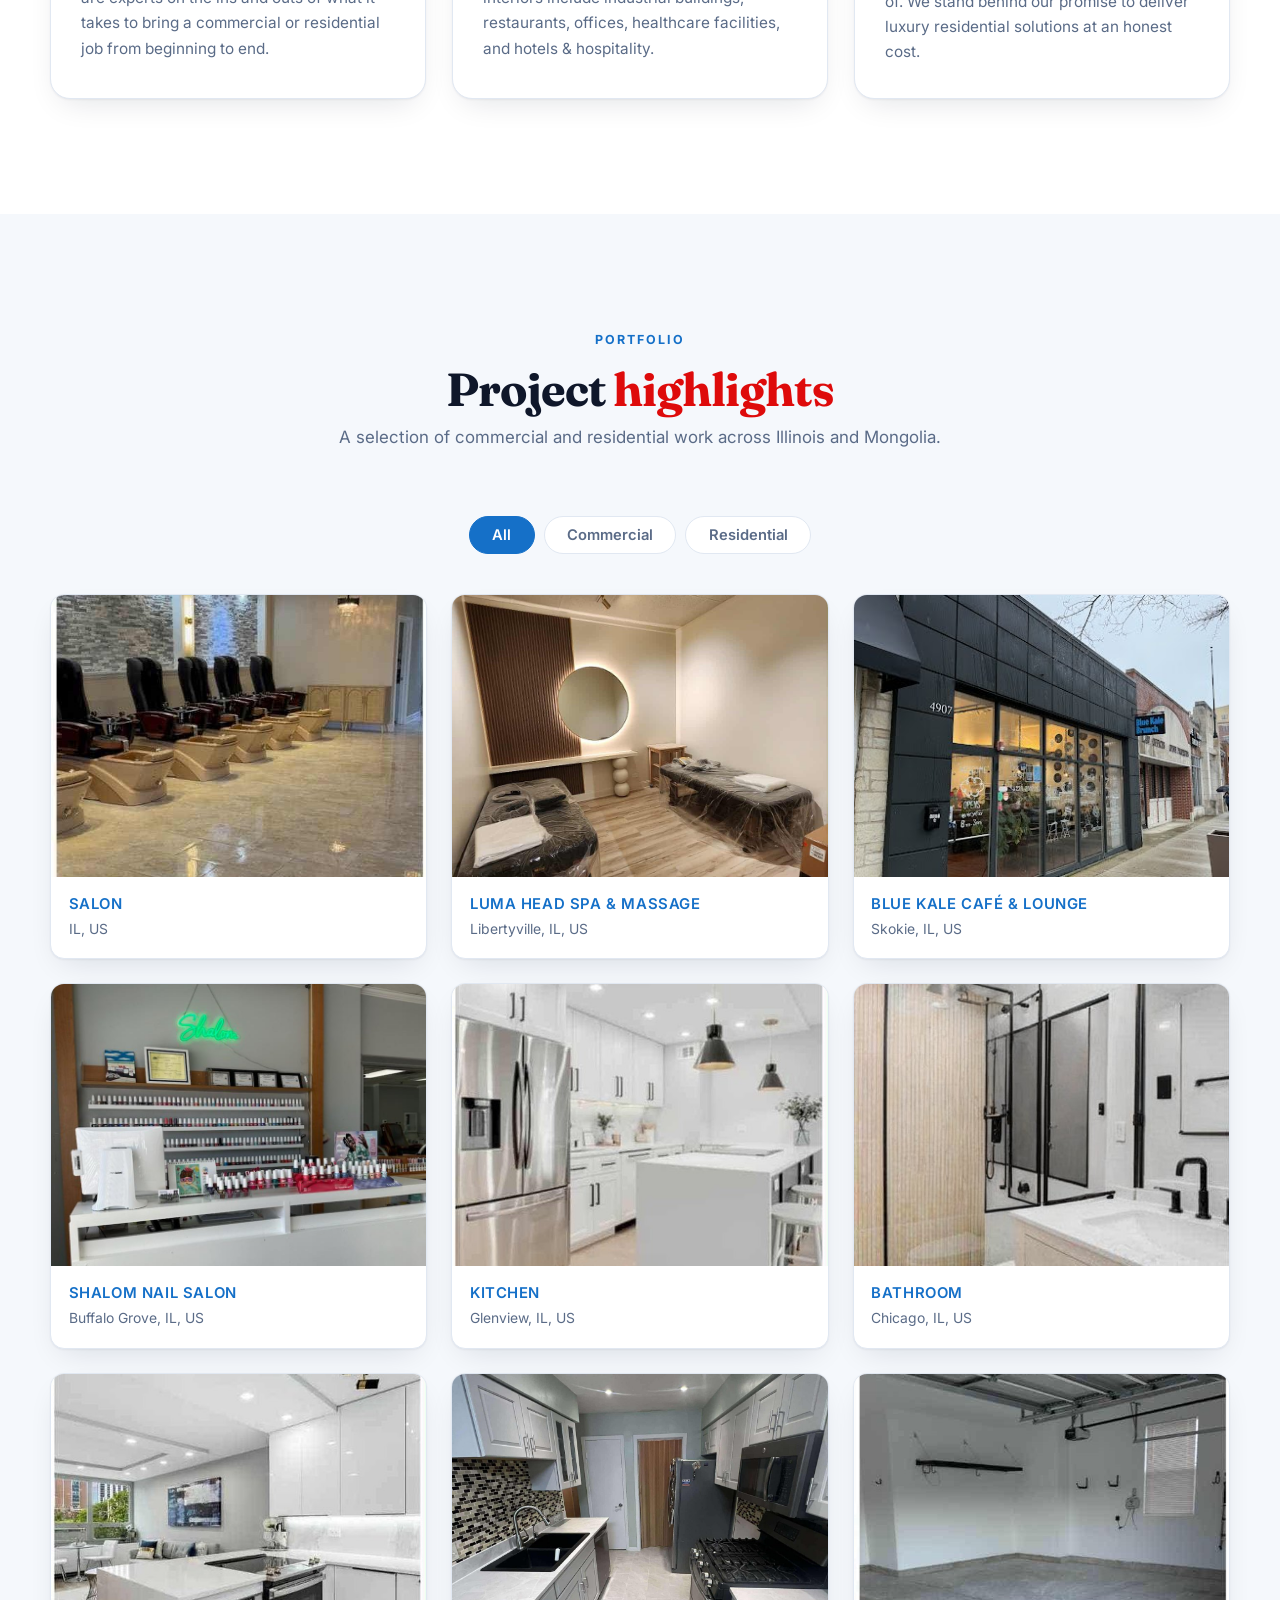
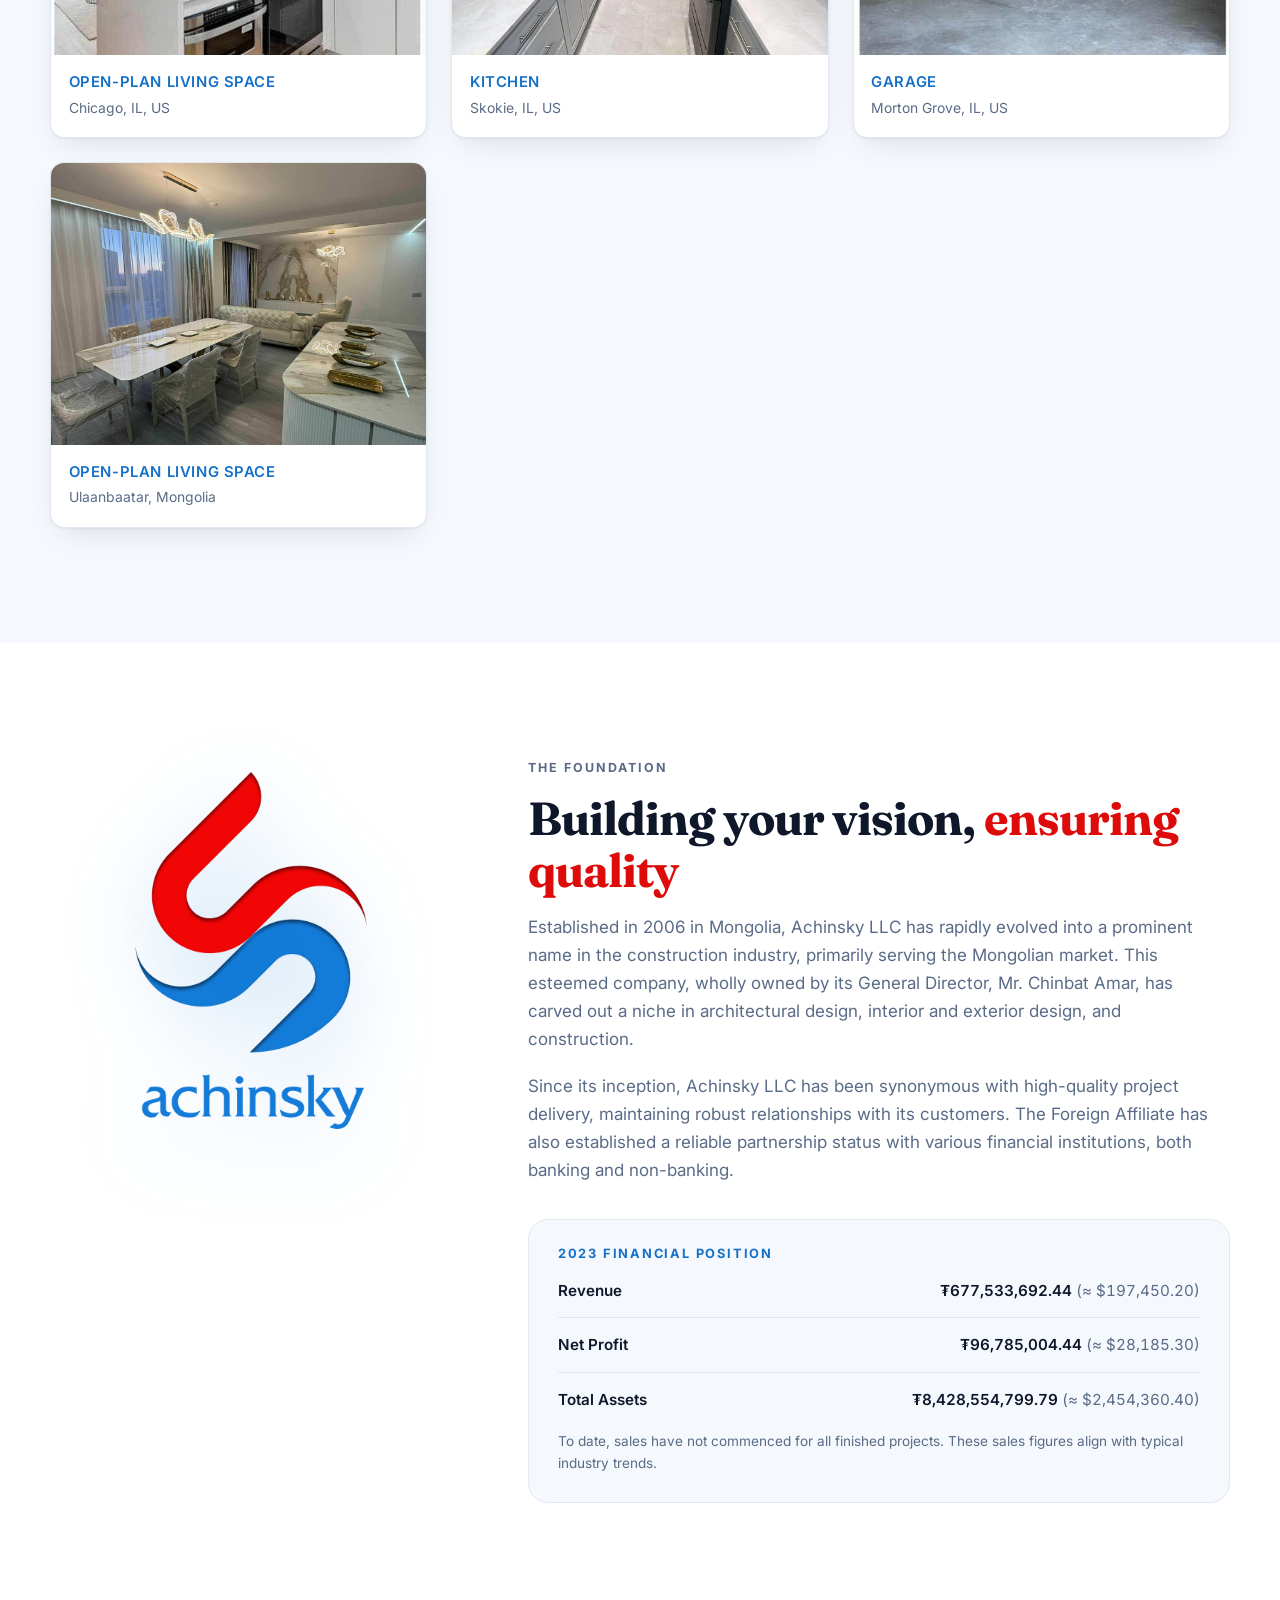
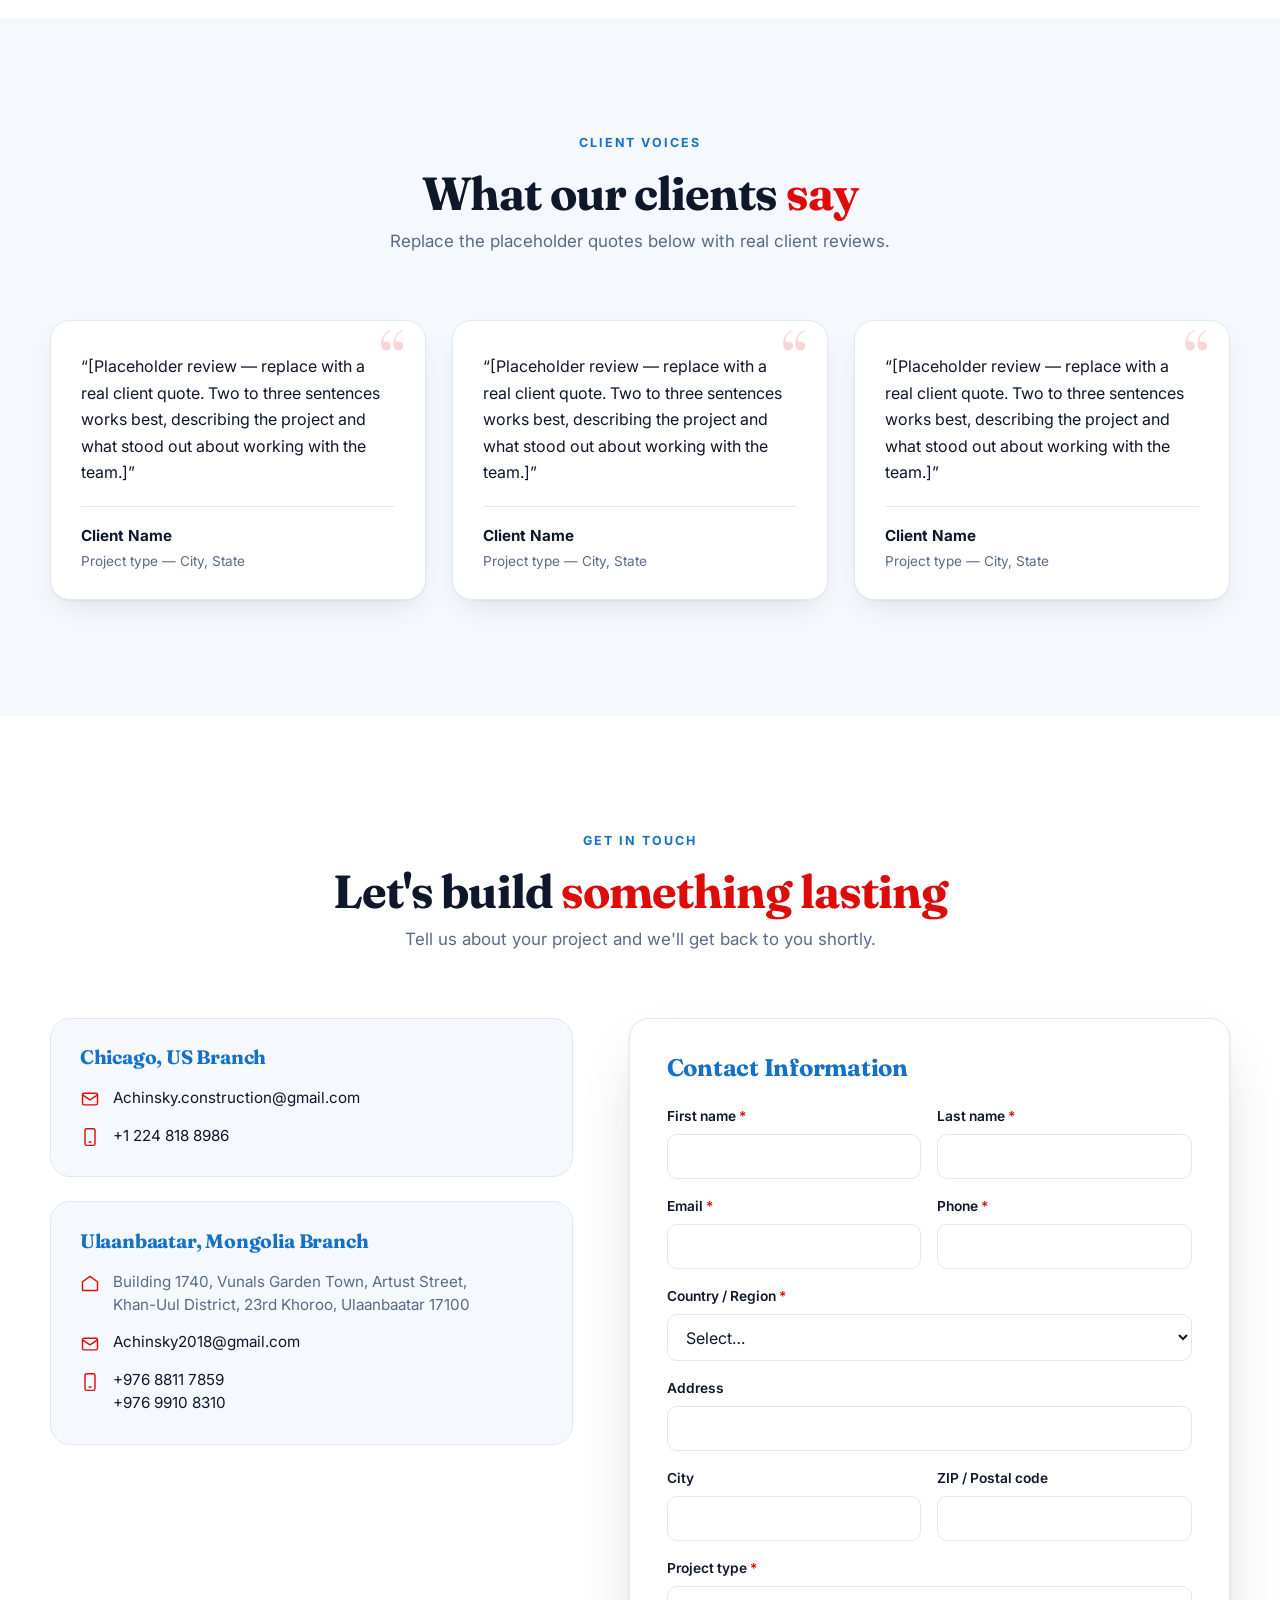
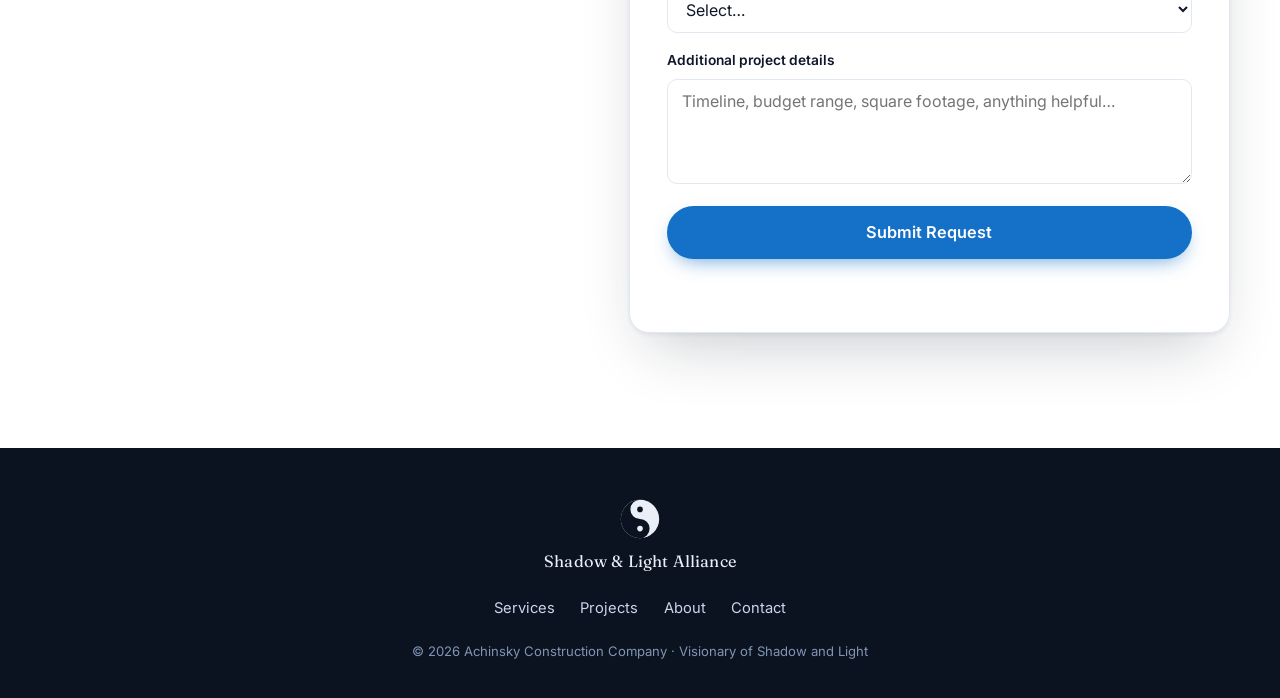
==== commit e0ecacf5: "Fix mobile touch targets and iOS form zoom - form fields now never render below 16px, which stopped " ====
--- a/index.html
+++ b/index.html
@@ -18,7 +18,10 @@
 <link rel="preconnect" href="https://fonts.googleapis.com">
 <link rel="preconnect" href="https://fonts.gstatic.com" crossorigin>
 <link href="https://fonts.googleapis.com/css2?family=Fraunces:opsz,wght@9..144,600;9..144,700&family=Inter:wght@400;500;600;700&display=swap" rel="stylesheet">
-<link rel="stylesheet" href="css/styles.css">
+<!-- ?v= is a cache buster. GitHub Pages serves CSS/JS with max-age=600, so returning
+     visitors keep the old file for 10 minutes after a deploy. Bump this number on
+     every change to css/ or js/ and browsers fetch the new file immediately. -->
+<link rel="stylesheet" href="css/styles.css?v=3">
 </head>
 <body>
 
@@ -426,7 +429,7 @@
 
 <!-- EmailJS SDK -->
 <script src="https://cdn.jsdelivr.net/npm/@emailjs/browser@4/dist/email.min.js"></script>
-<script src="js/config.js"></script>
-<script src="js/main.js"></script>
+<script src="js/config.js?v=3"></script>
+<script src="js/main.js?v=3"></script>
 </body>
 </html>
--- a/css/styles.css
+++ b/css/styles.css
@@ -344,7 +344,9 @@
 
 .form input, .form select, .form textarea {
   width: 100%; margin-top: .4rem; padding: .72rem .9rem;
-  font-family: var(--sans); font-size: .95rem; font-weight: 400; color: var(--text);
+  /* Never below 16px: iOS Safari auto-zooms the whole page when you focus a
+     field with smaller text, which yanks the layout around mid-form. */
+  font-family: var(--sans); font-size: max(16px, .95rem); font-weight: 400; color: var(--text);
   background: var(--bg); border: 1.5px solid var(--border); border-radius: 10px;
   transition: border-color .2s, box-shadow .2s;
 }
@@ -422,6 +424,14 @@
 }
 
 @media (max-width: 860px) {
+  /* Touch targets: 44px is the Apple/Google minimum. Phone and email links are
+     the primary action on this site, so they must be comfortably tappable. */
+  .branch a { display: inline-flex; align-items: center; min-height: 44px; }
+  .branch li { gap: .7rem; }
+  .filter { padding: .72rem 1.4rem; }
+  .footer-nav { gap: .4rem 1.6rem; }
+  .footer-nav a { display: inline-flex; align-items: center; min-height: 44px; }
+
   .menu-btn { display: flex; }
   .nav {
     position: fixed; inset: var(--header-h) 0 auto 0;
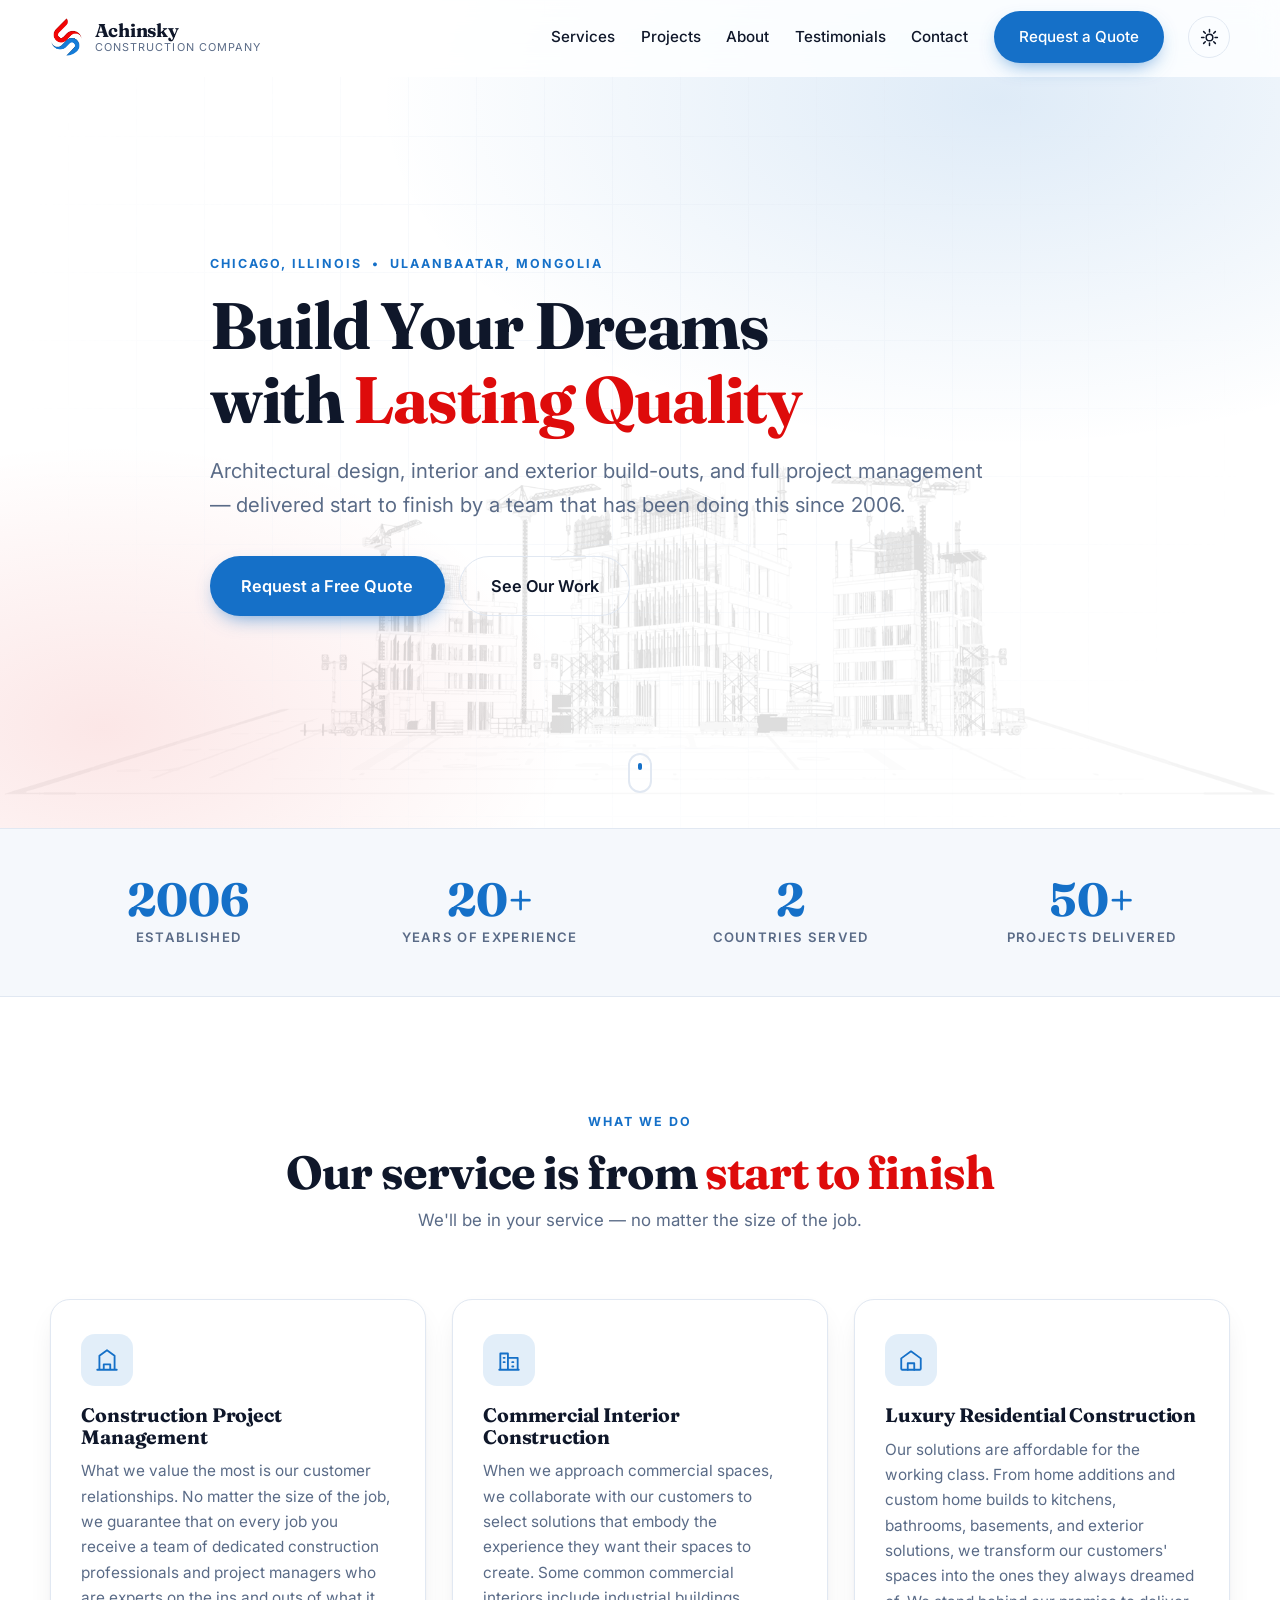
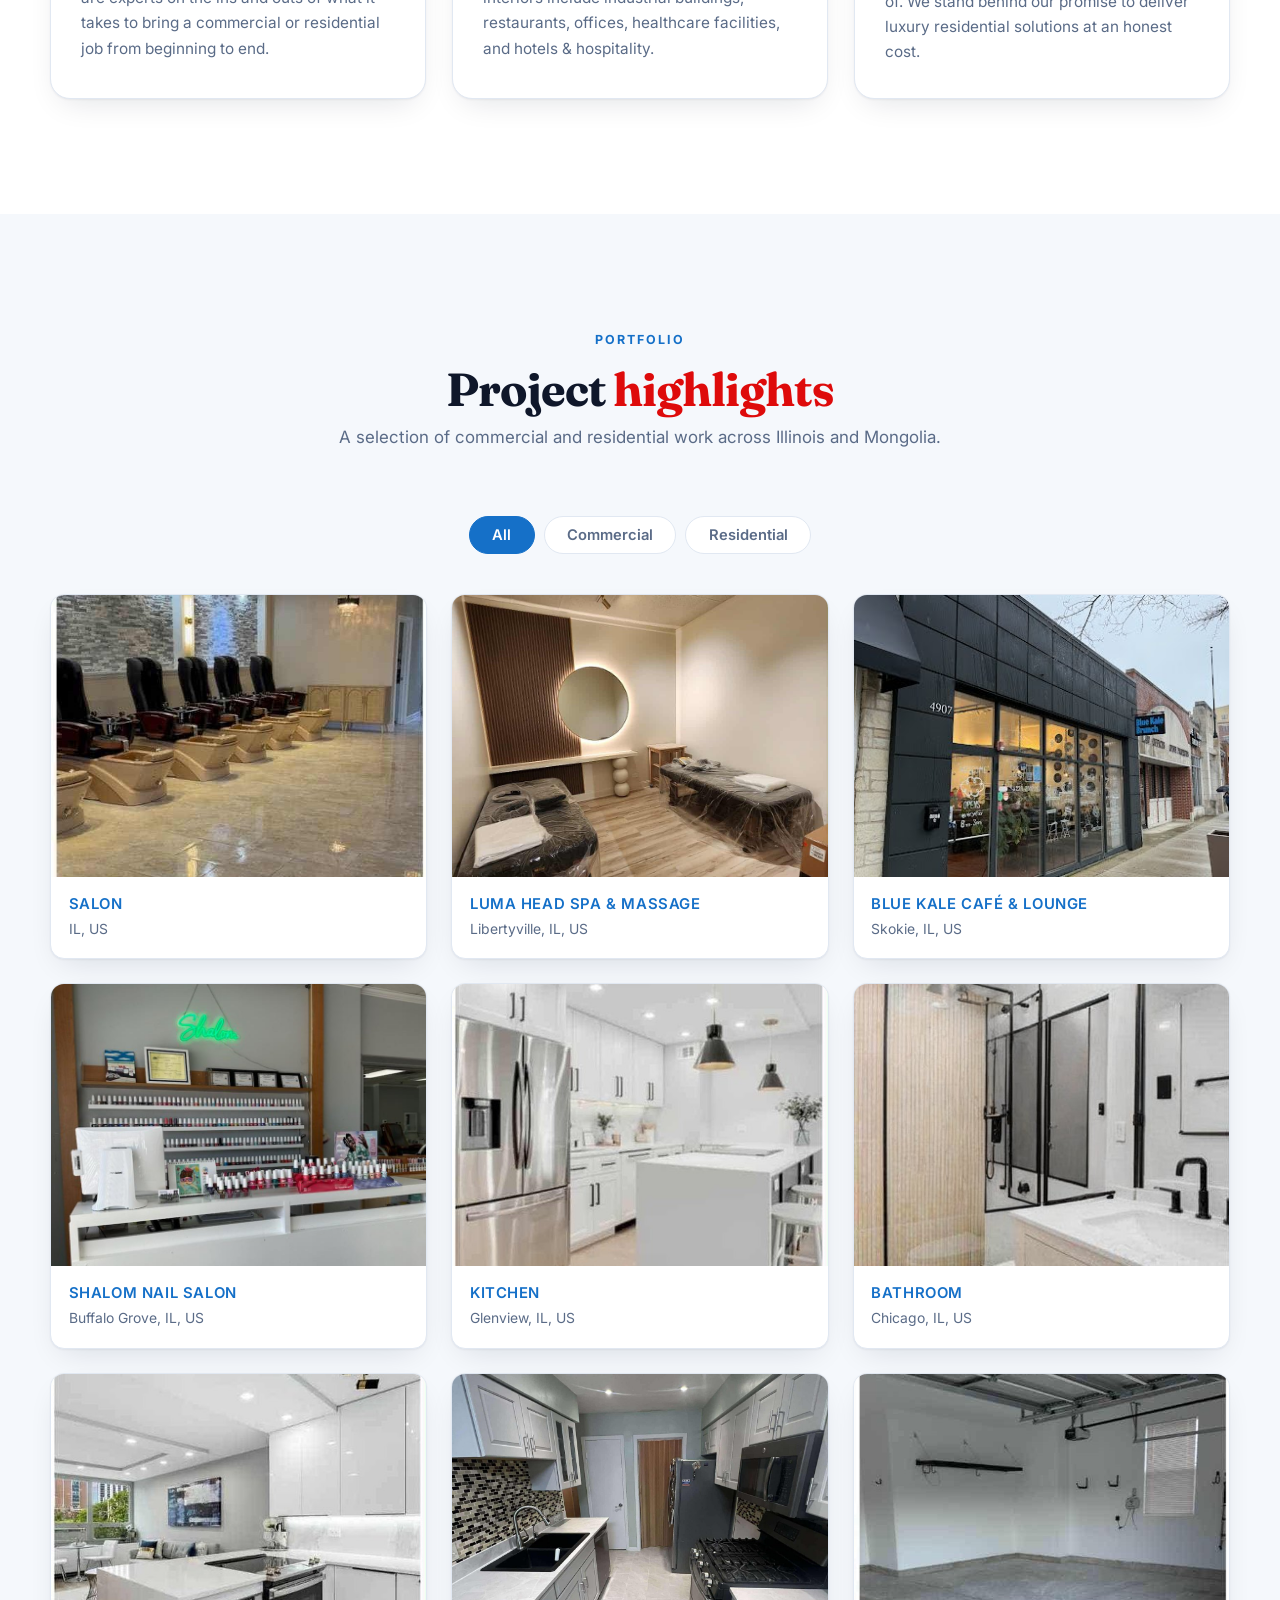
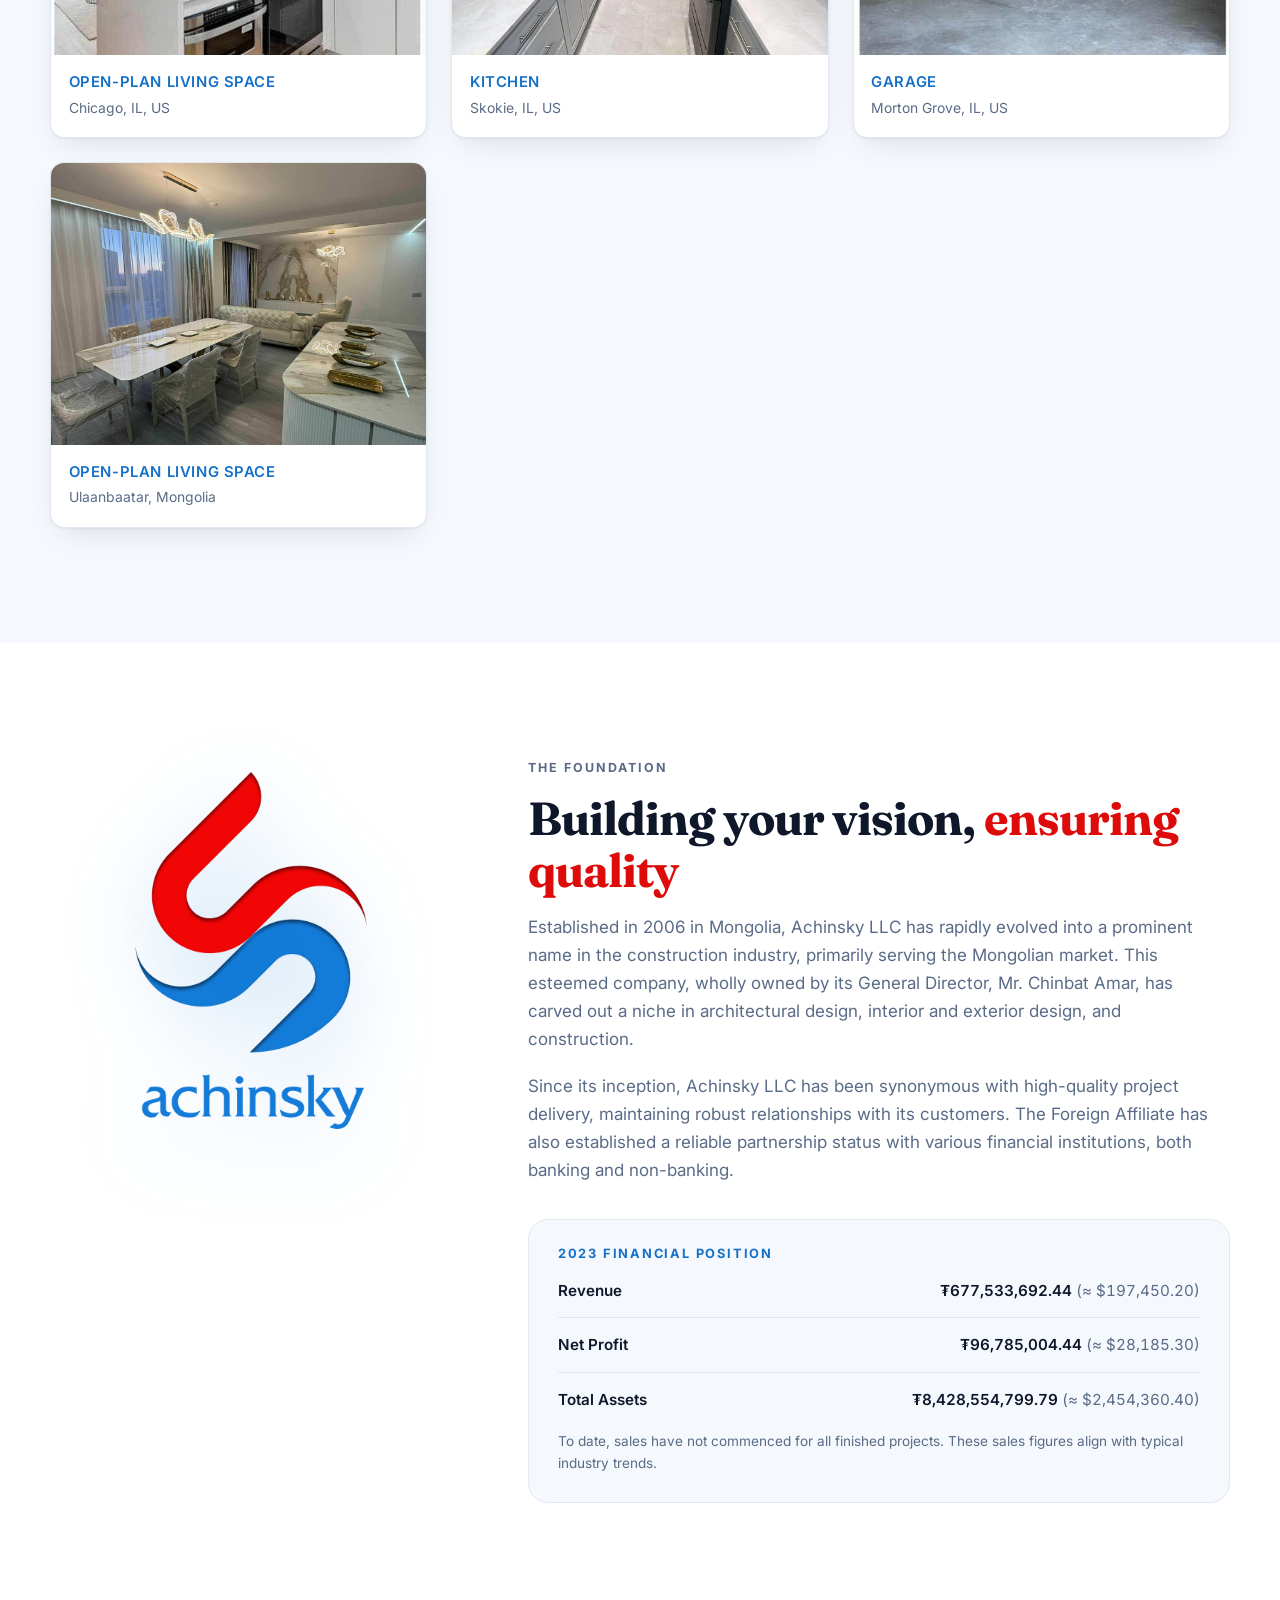
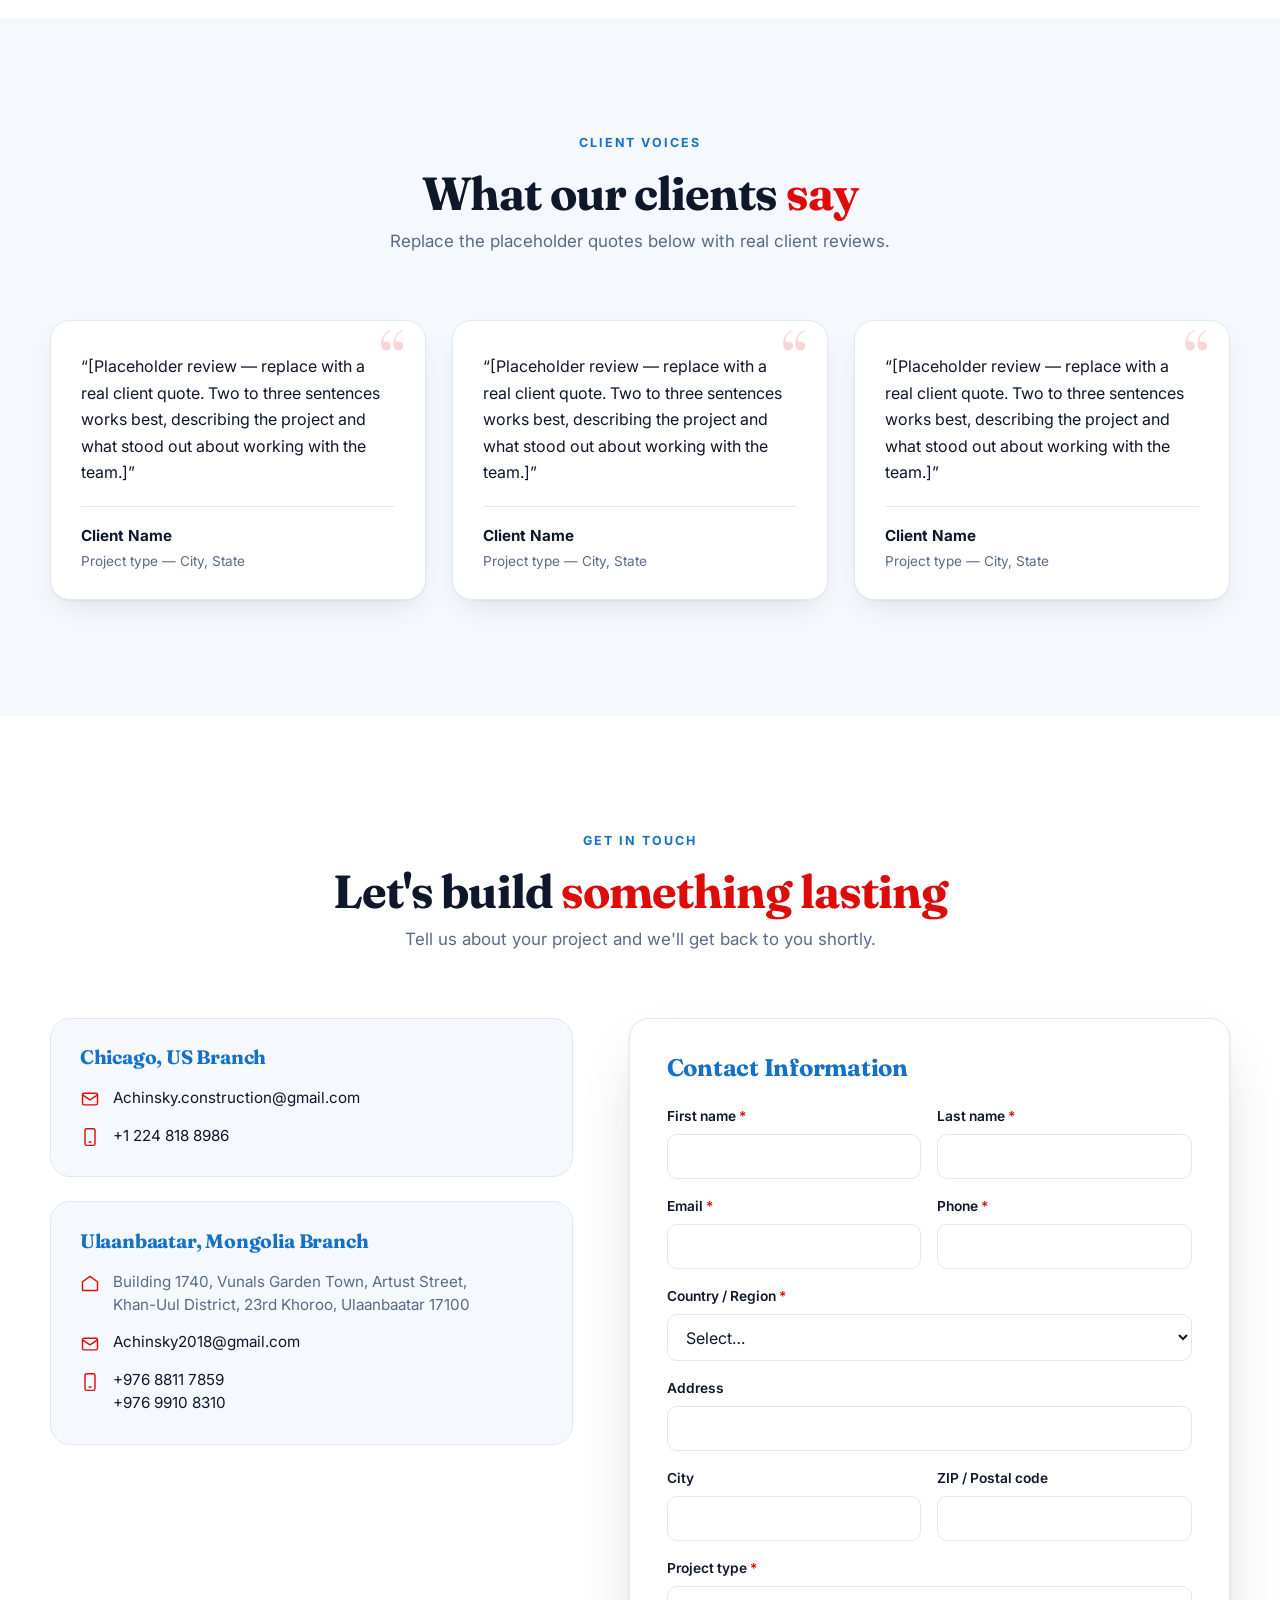
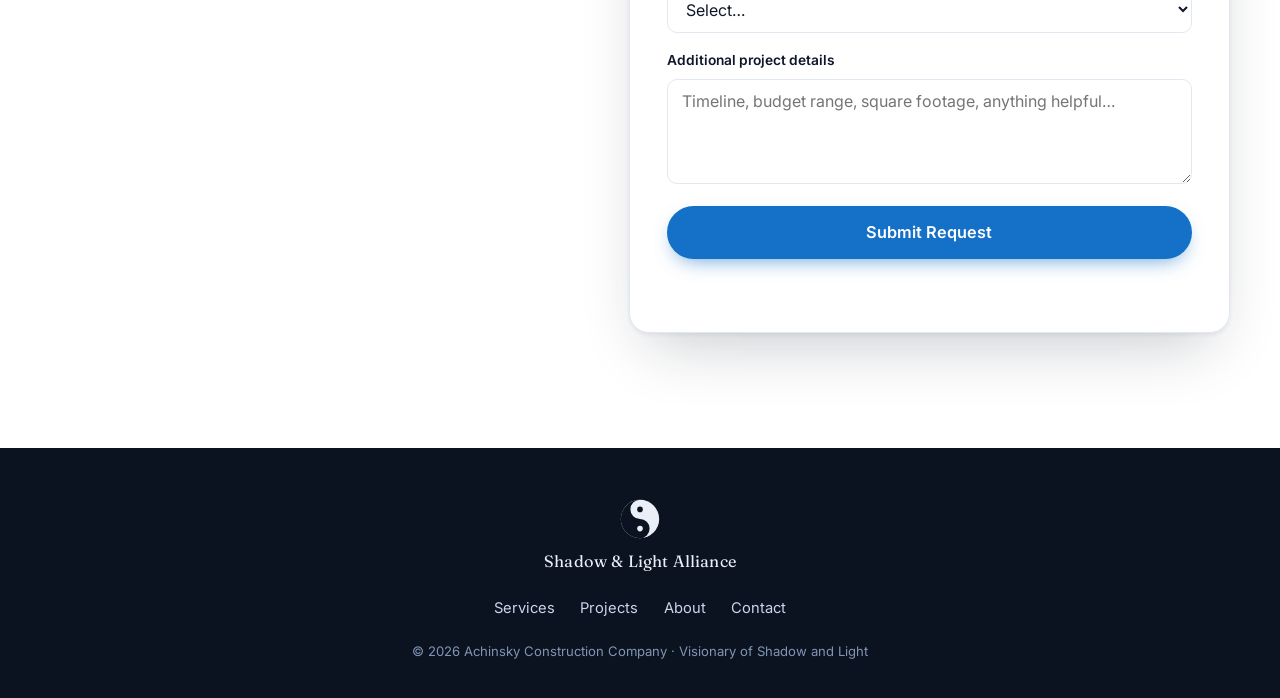
==== commit 24b35ea1: "Clear 44px on filter and icon buttons; correct caching note index.html is served with max-age=600 on" ====
--- a/index.html
+++ b/index.html
@@ -21,7 +21,7 @@
 <!-- ?v= is a cache buster. GitHub Pages serves CSS/JS with max-age=600, so returning
      visitors keep the old file for 10 minutes after a deploy. Bump this number on
      every change to css/ or js/ and browsers fetch the new file immediately. -->
-<link rel="stylesheet" href="css/styles.css?v=3">
+<link rel="stylesheet" href="css/styles.css?v=4">
 </head>
 <body>
 
@@ -429,7 +429,7 @@
 
 <!-- EmailJS SDK -->
 <script src="https://cdn.jsdelivr.net/npm/@emailjs/browser@4/dist/email.min.js"></script>
-<script src="js/config.js?v=3"></script>
-<script src="js/main.js?v=3"></script>
+<script src="js/config.js?v=4"></script>
+<script src="js/main.js?v=4"></script>
 </body>
 </html>
--- a/css/styles.css
+++ b/css/styles.css
@@ -428,7 +428,8 @@
      the primary action on this site, so they must be comfortably tappable. */
   .branch a { display: inline-flex; align-items: center; min-height: 44px; }
   .branch li { gap: .7rem; }
-  .filter { padding: .72rem 1.4rem; }
+  .filter { padding: .78rem 1.4rem; }
+  .icon-btn { width: 44px; height: 44px; }
   .footer-nav { gap: .4rem 1.6rem; }
   .footer-nav a { display: inline-flex; align-items: center; min-height: 44px; }
 
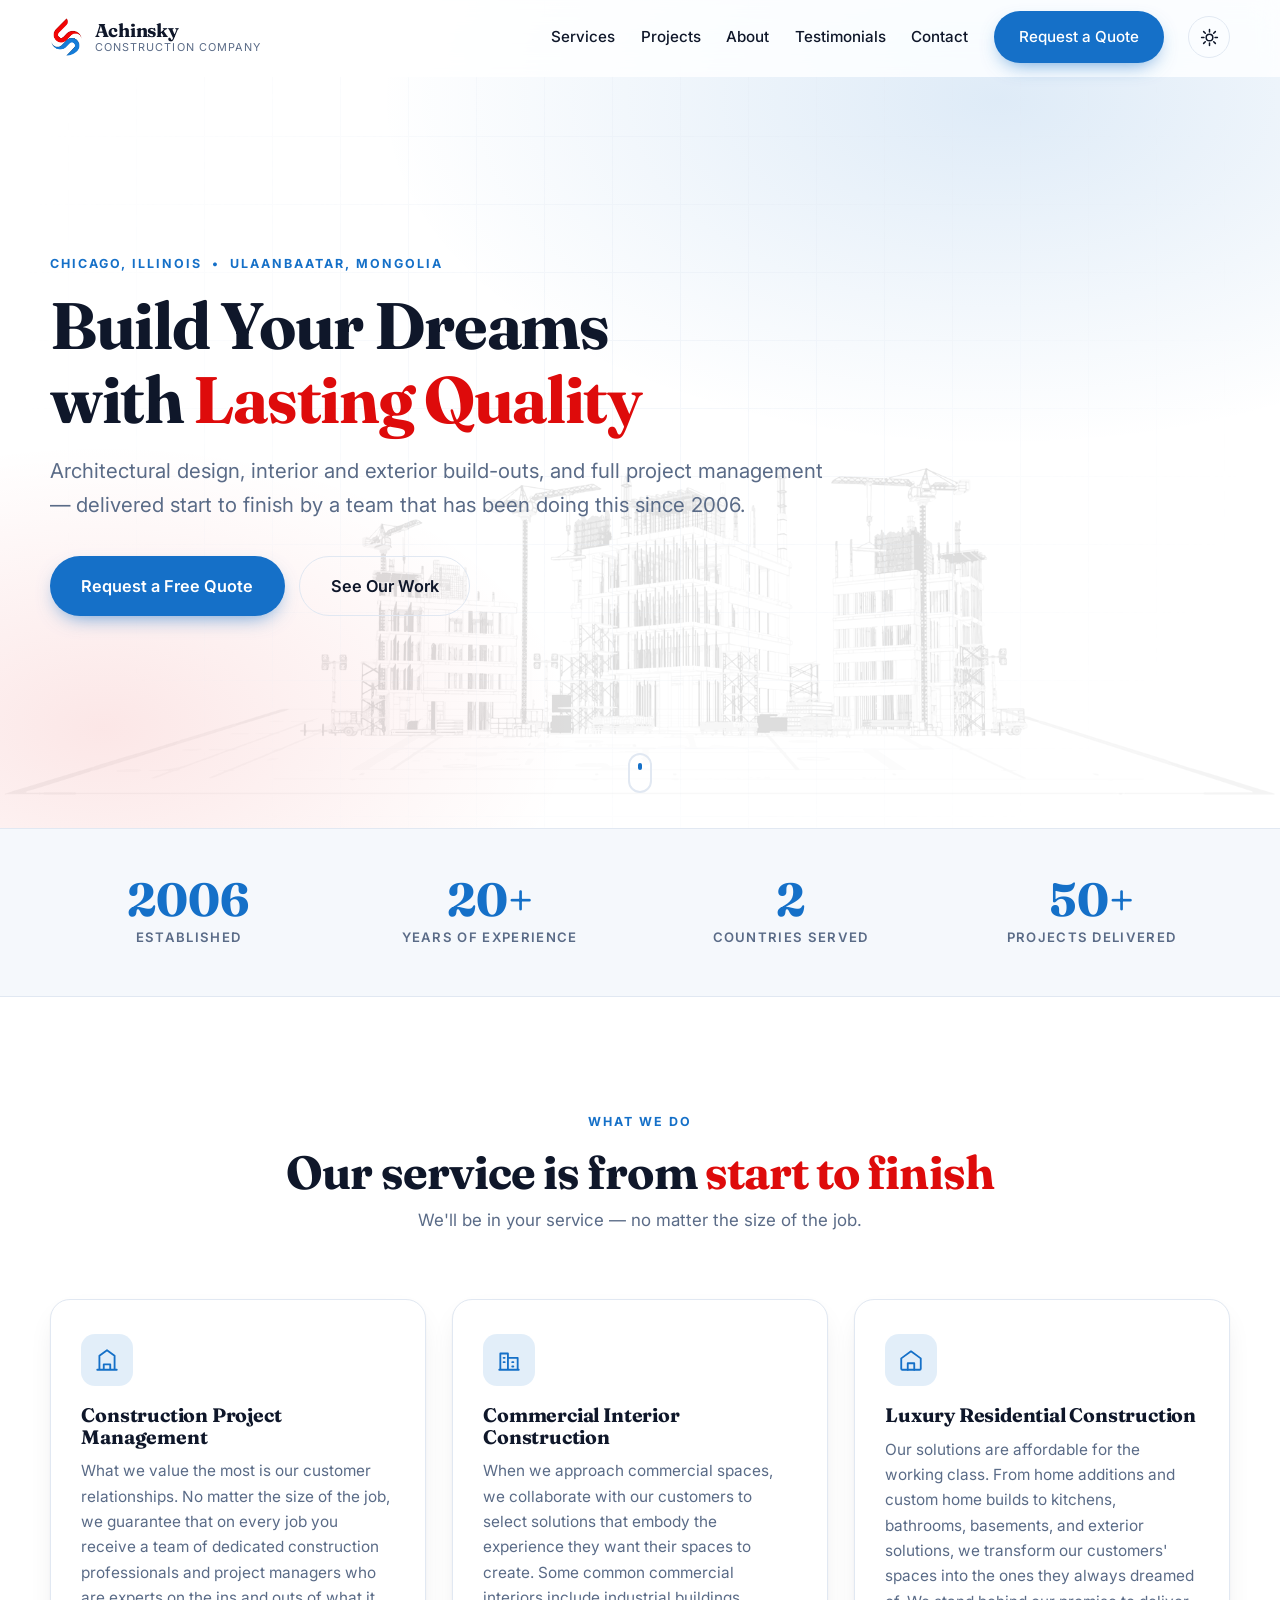
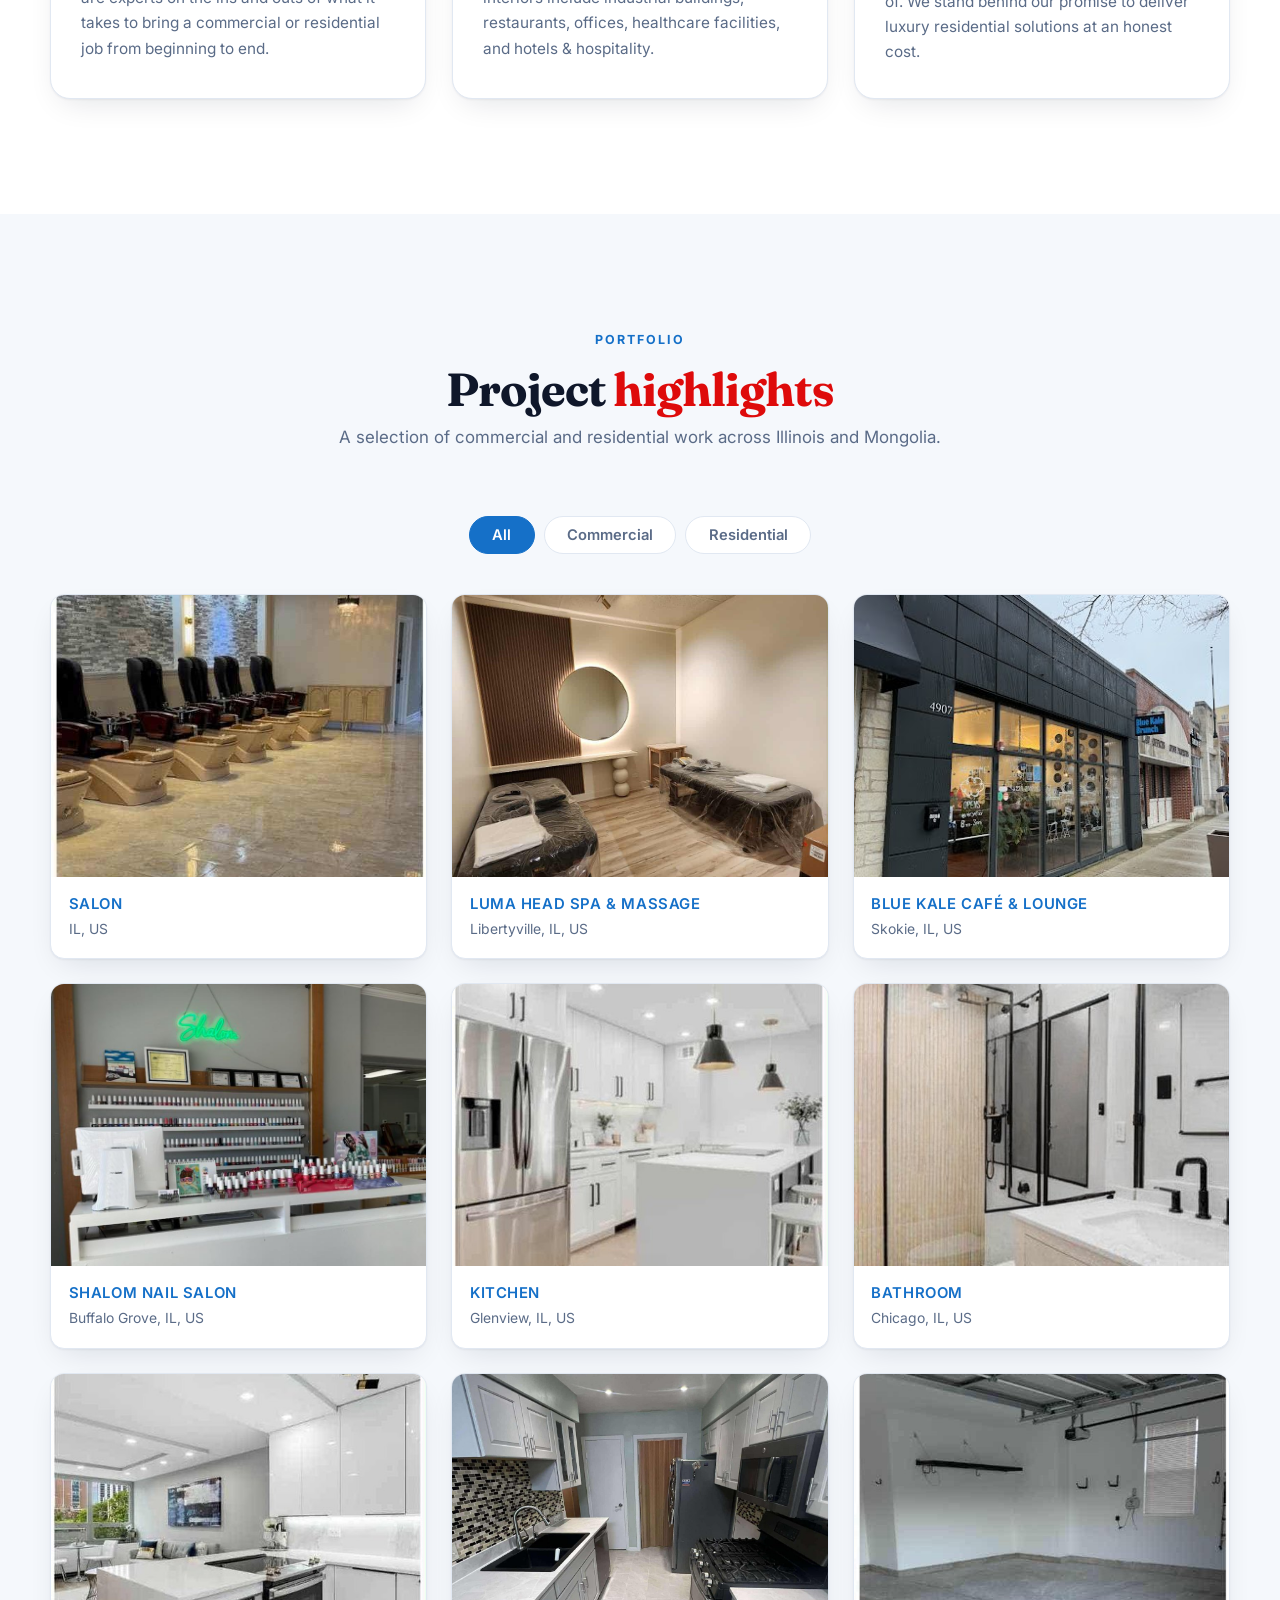
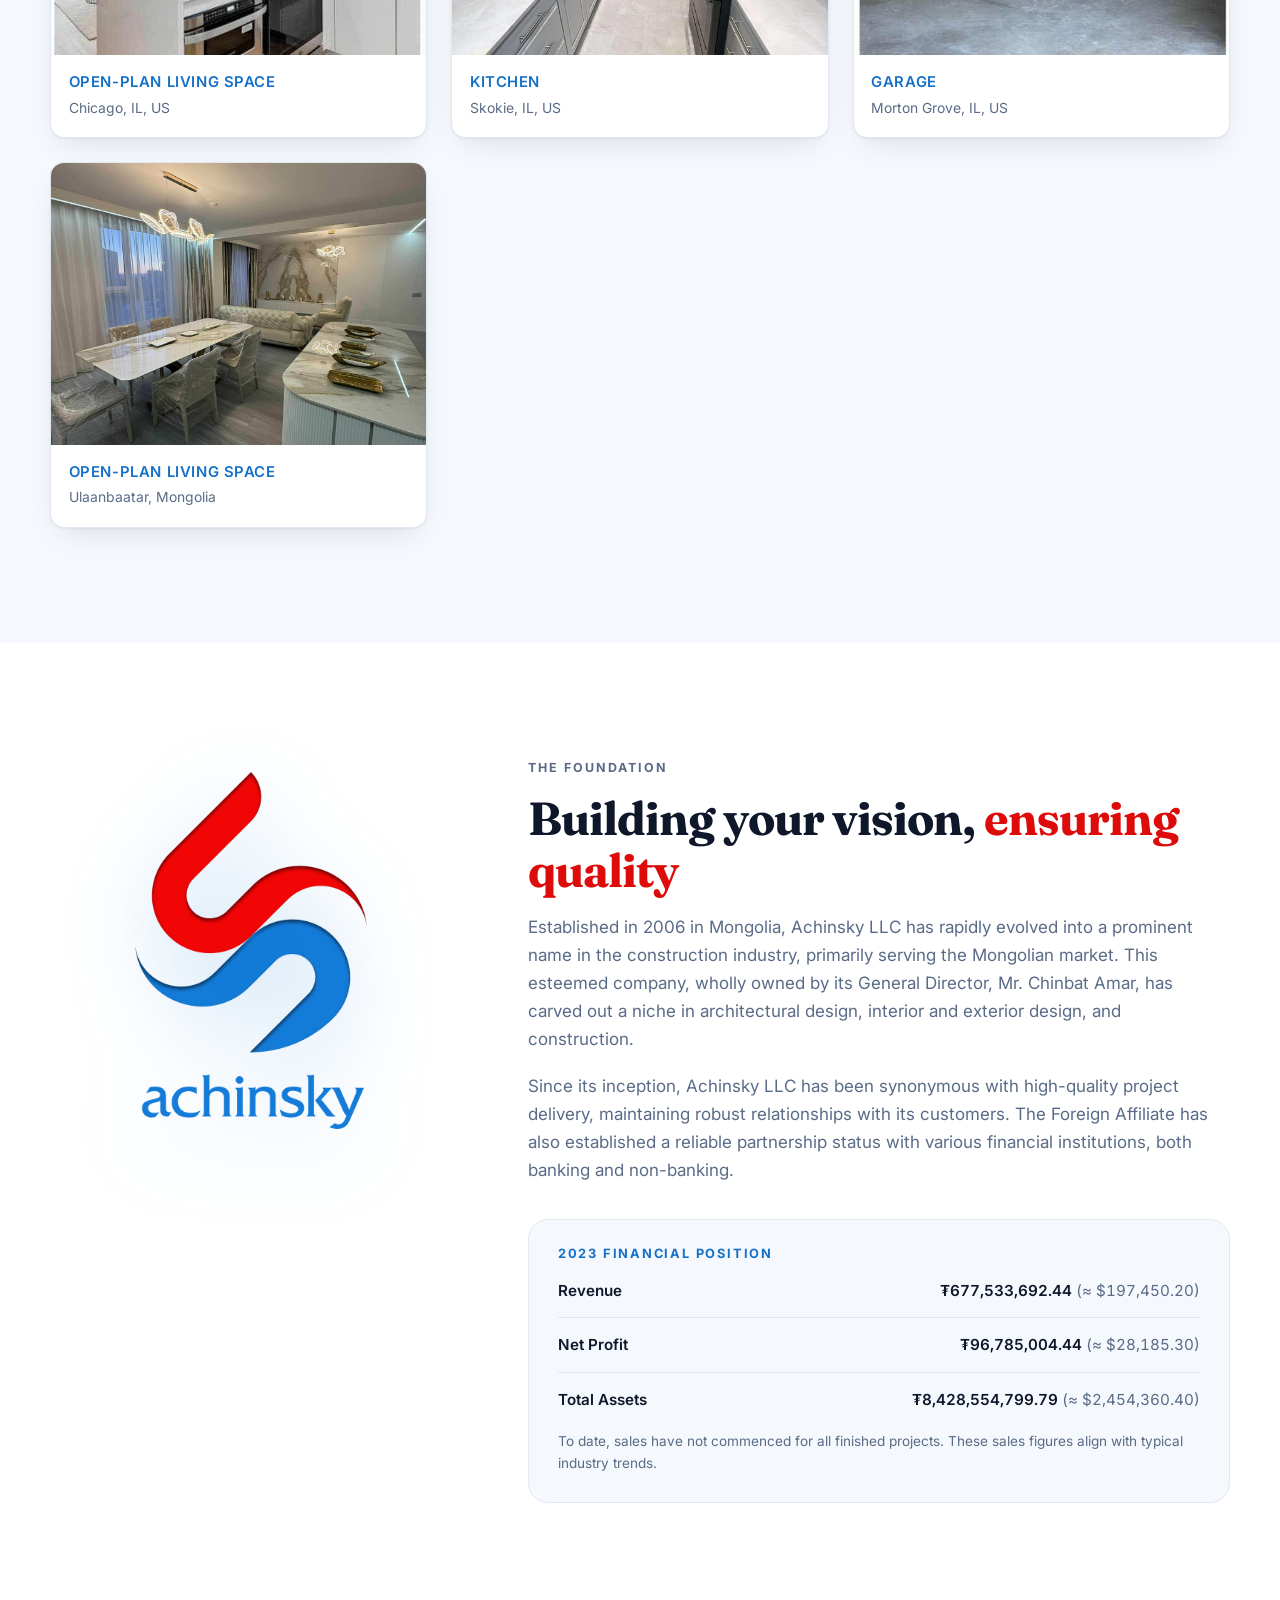
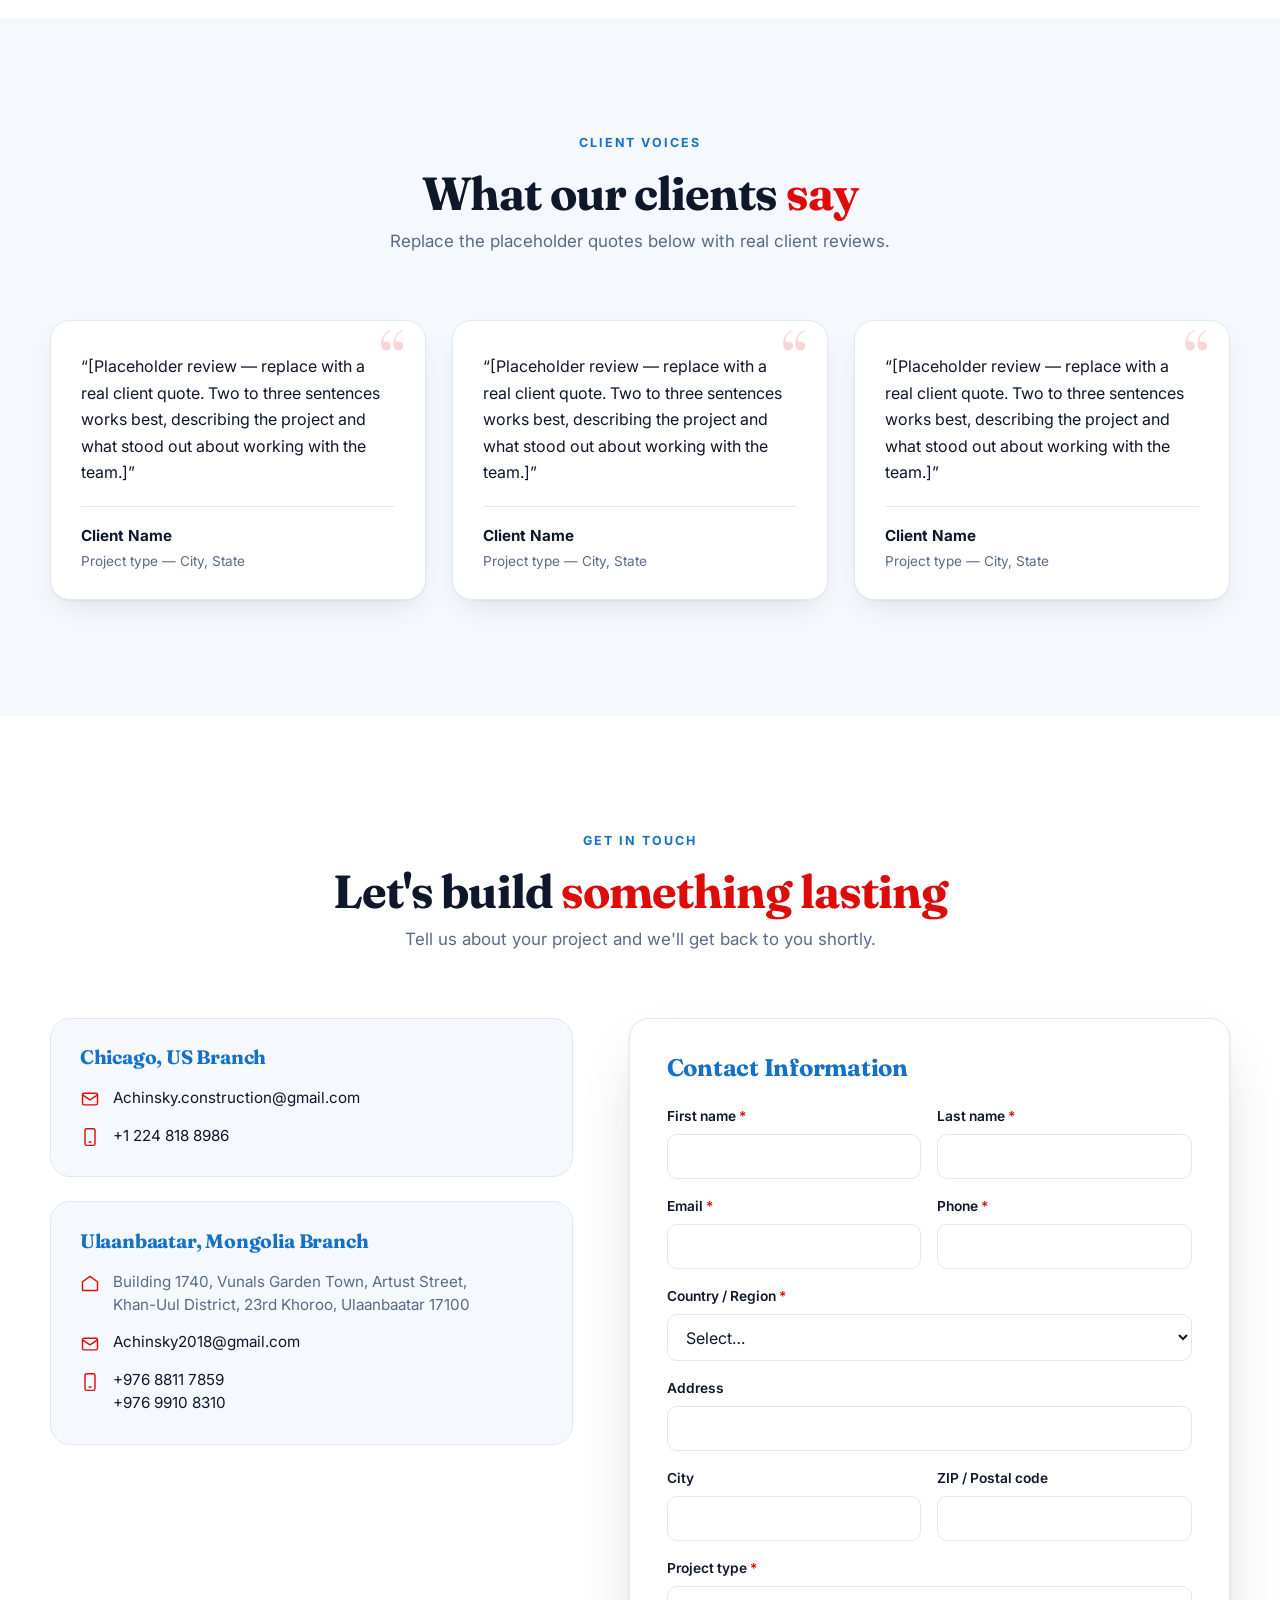
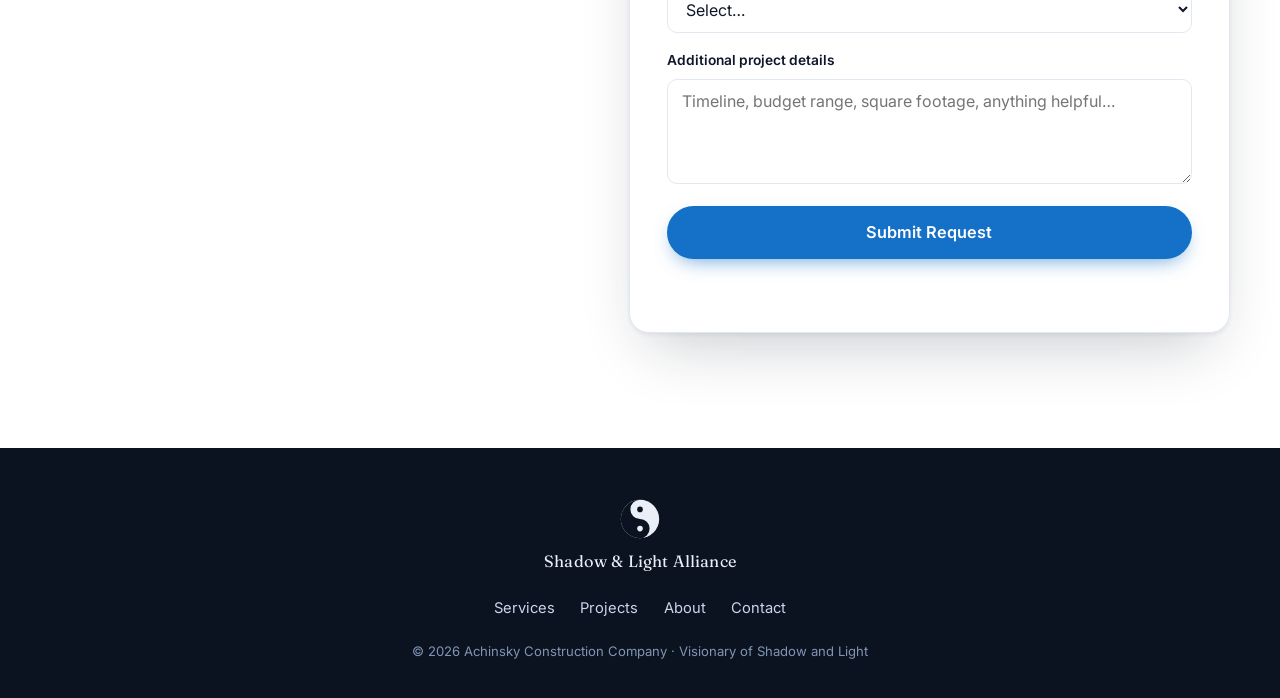
==== commit ae476cf5: "Align hero content with the page content column .hero-inner was a .wrap capped at 860px, so it centr" ====
--- a/index.html
+++ b/index.html
@@ -21,7 +21,7 @@
 <!-- ?v= is a cache buster. GitHub Pages serves CSS/JS with max-age=600, so returning
      visitors keep the old file for 10 minutes after a deploy. Bump this number on
      every change to css/ or js/ and browsers fetch the new file immediately. -->
-<link rel="stylesheet" href="css/styles.css?v=4">
+<link rel="stylesheet" href="css/styles.css?v=5">
 </head>
 <body>
 
@@ -429,7 +429,7 @@
 
 <!-- EmailJS SDK -->
 <script src="https://cdn.jsdelivr.net/npm/@emailjs/browser@4/dist/email.min.js"></script>
-<script src="js/config.js?v=4"></script>
-<script src="js/main.js?v=4"></script>
+<script src="js/config.js?v=5"></script>
+<script src="js/main.js?v=5"></script>
 </body>
 </html>
--- a/css/styles.css
+++ b/css/styles.css
@@ -197,7 +197,12 @@
   opacity: .14; pointer-events: none;
 }
 :root[data-theme="dark"] .hero-bg::before { filter: invert(1); opacity: .13; }
-.hero-inner { max-width: 860px; }
+/* Stay a full-width .wrap so the hero's left edge lines up with the header logo,
+   cards and footer. Capping .hero-inner itself would centre it inside the wrap and
+   push the headline ~160px right of everything else on wide screens. Line length is
+   controlled on the text instead. */
+.hero-inner { max-width: none; }
+.hero h1 { max-width: 860px; }
 .hero h1 { margin-bottom: 1.1rem; }
 .hero-sub { font-size: clamp(1.05rem, 1.9vw, 1.28rem); color: var(--muted); max-width: 60ch; margin-bottom: 2.2rem; }
 .hero-actions { display: flex; flex-wrap: wrap; gap: .9rem; }
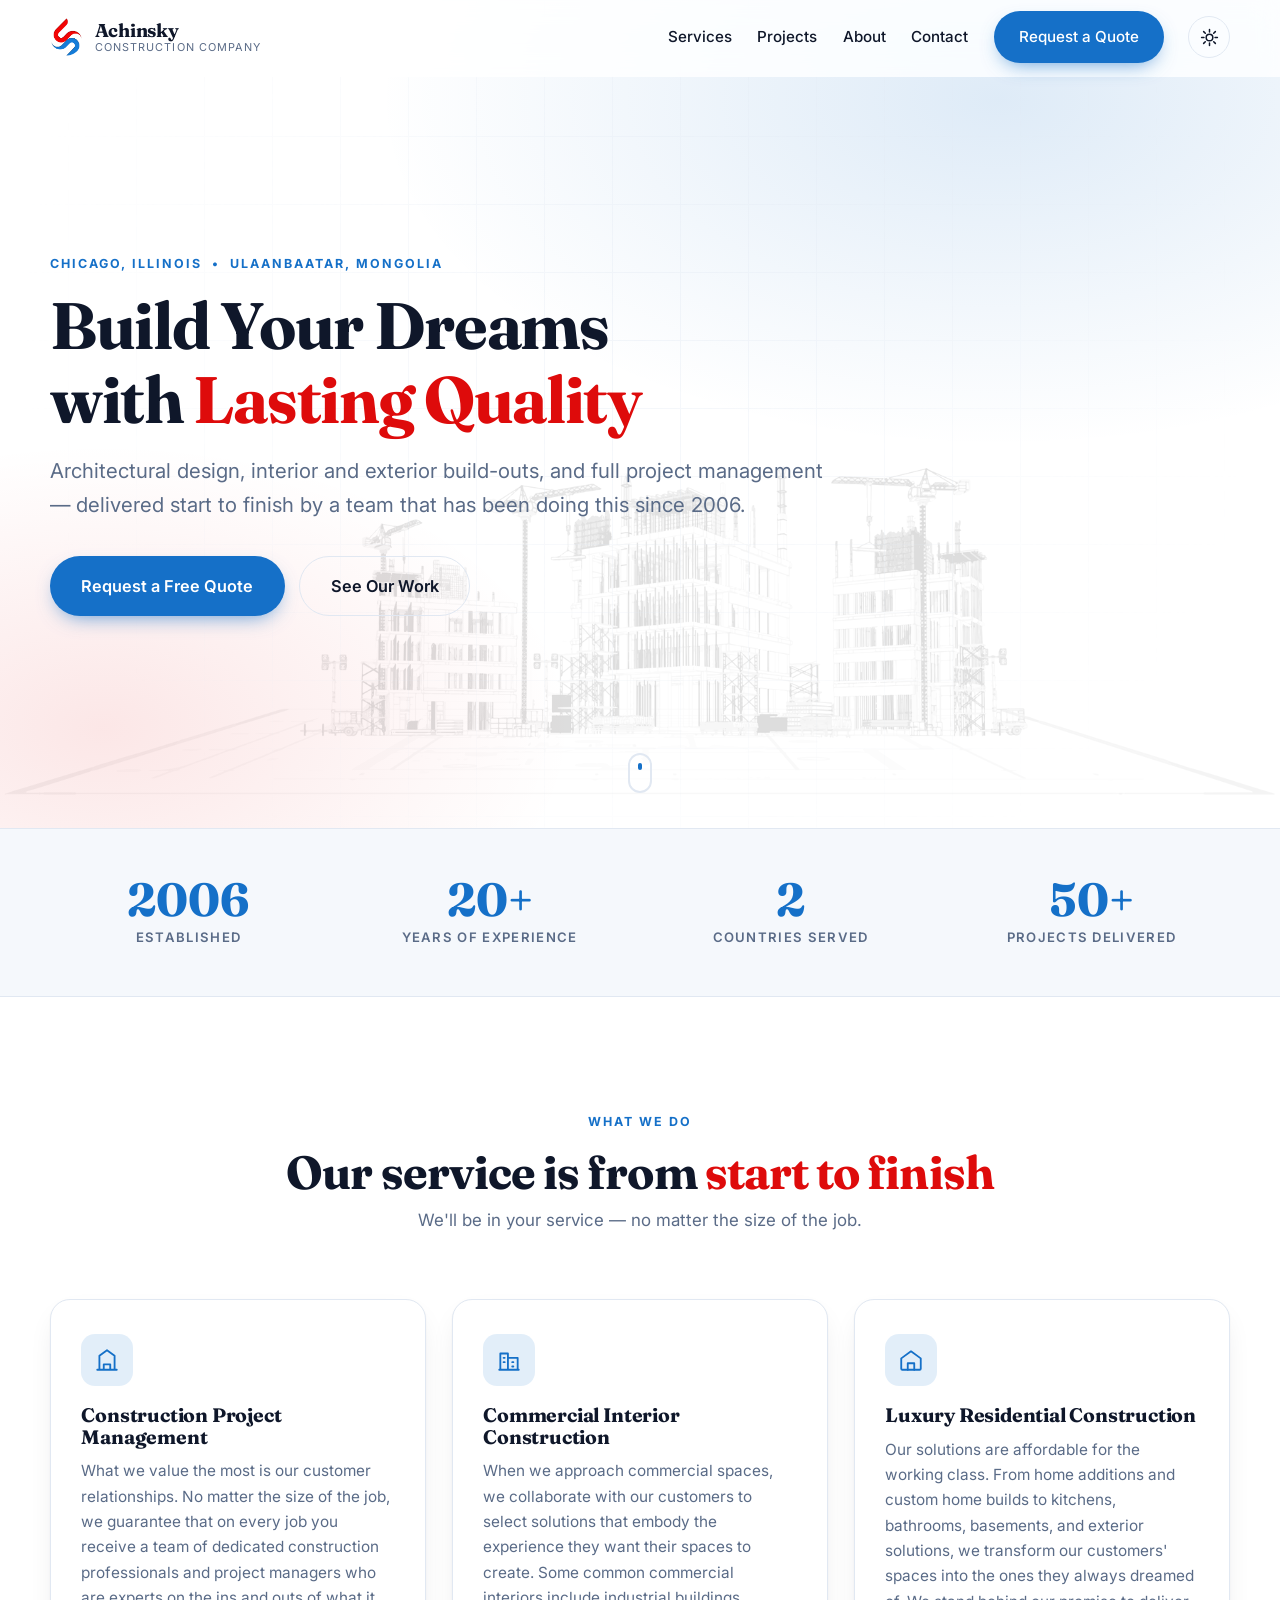
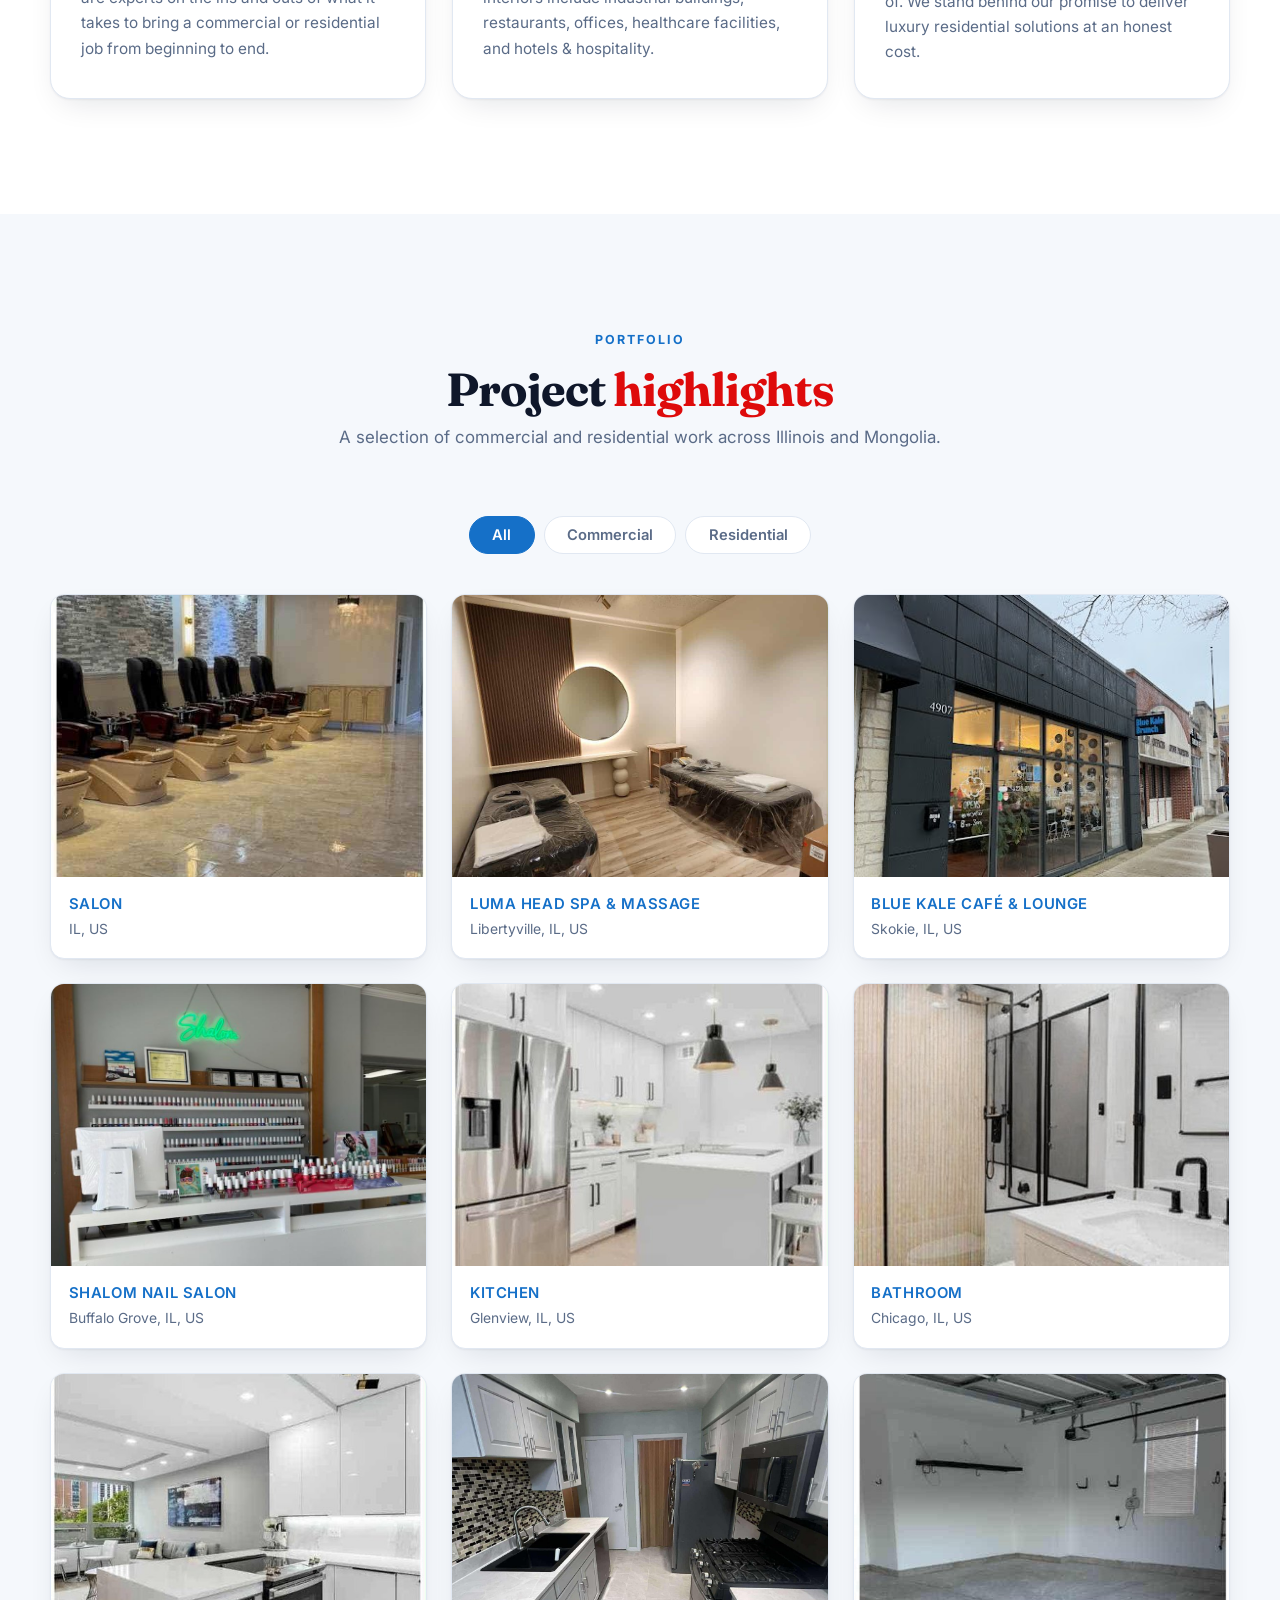
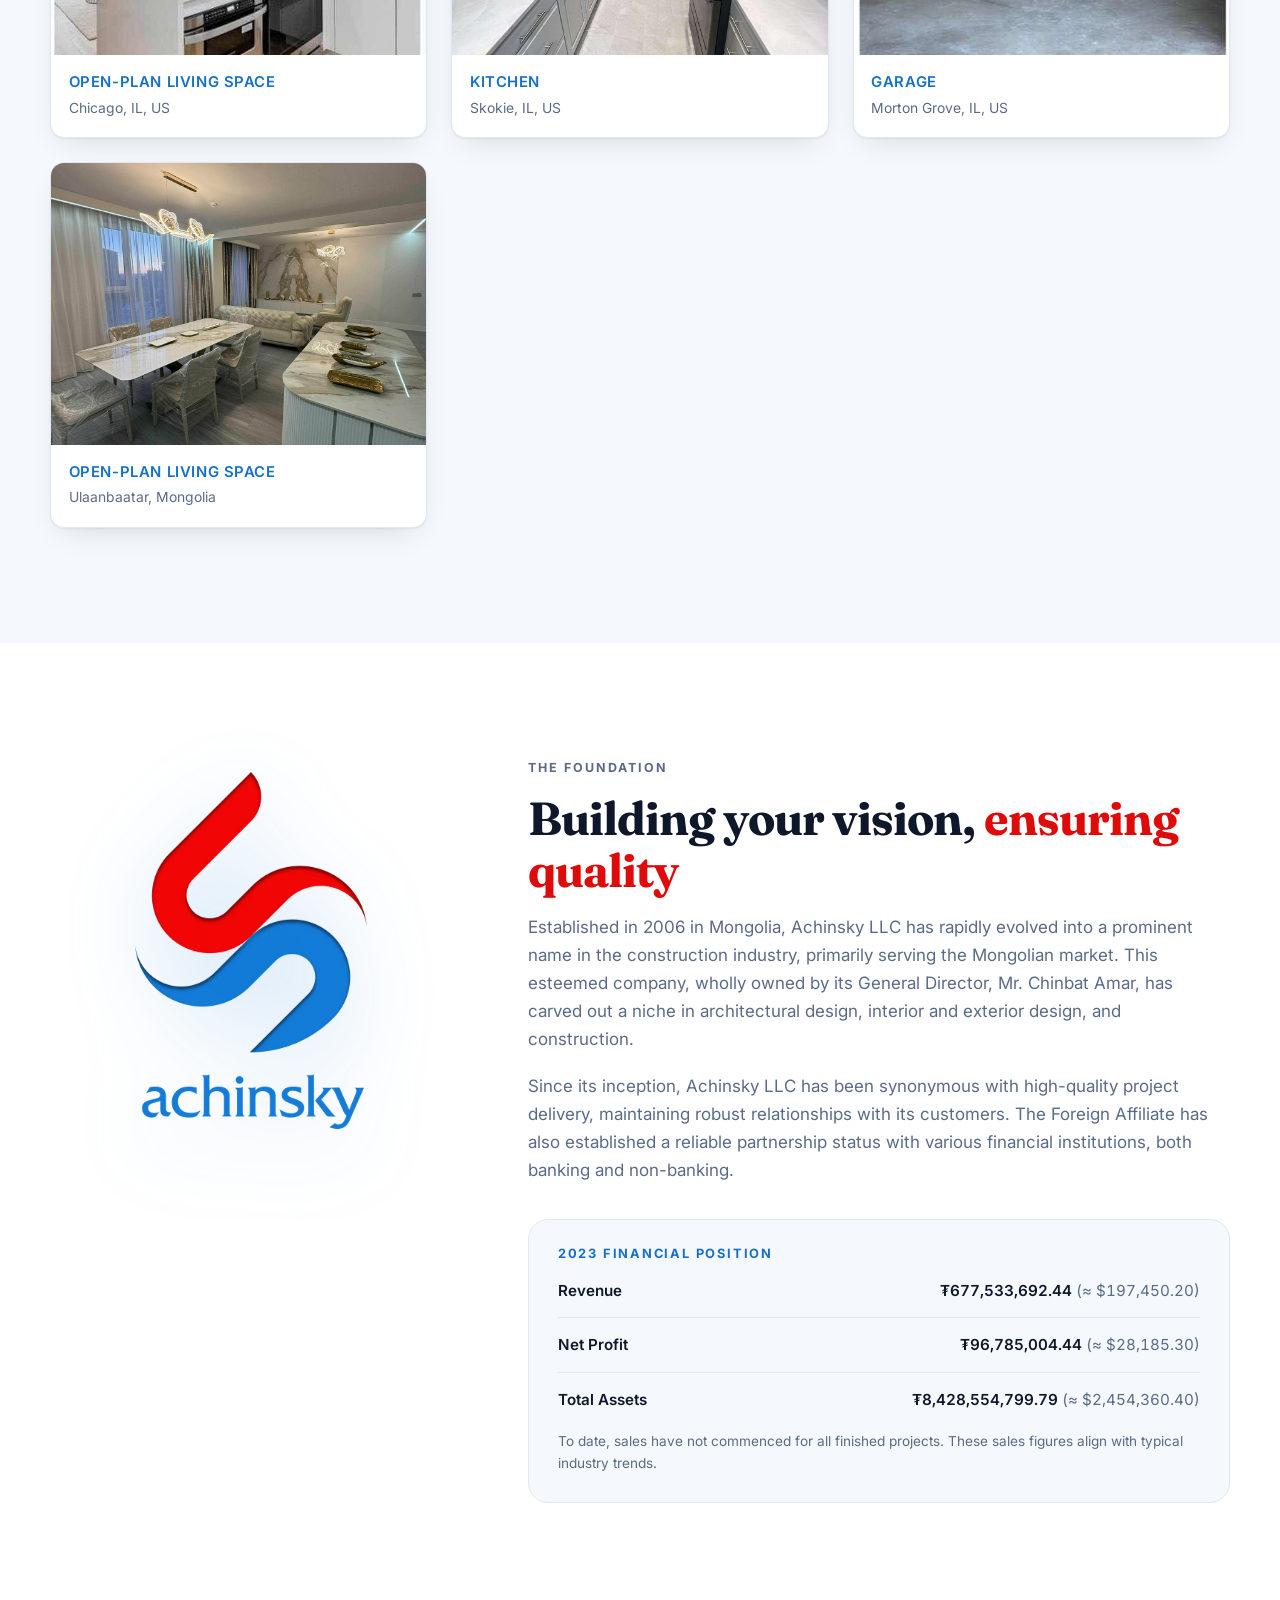
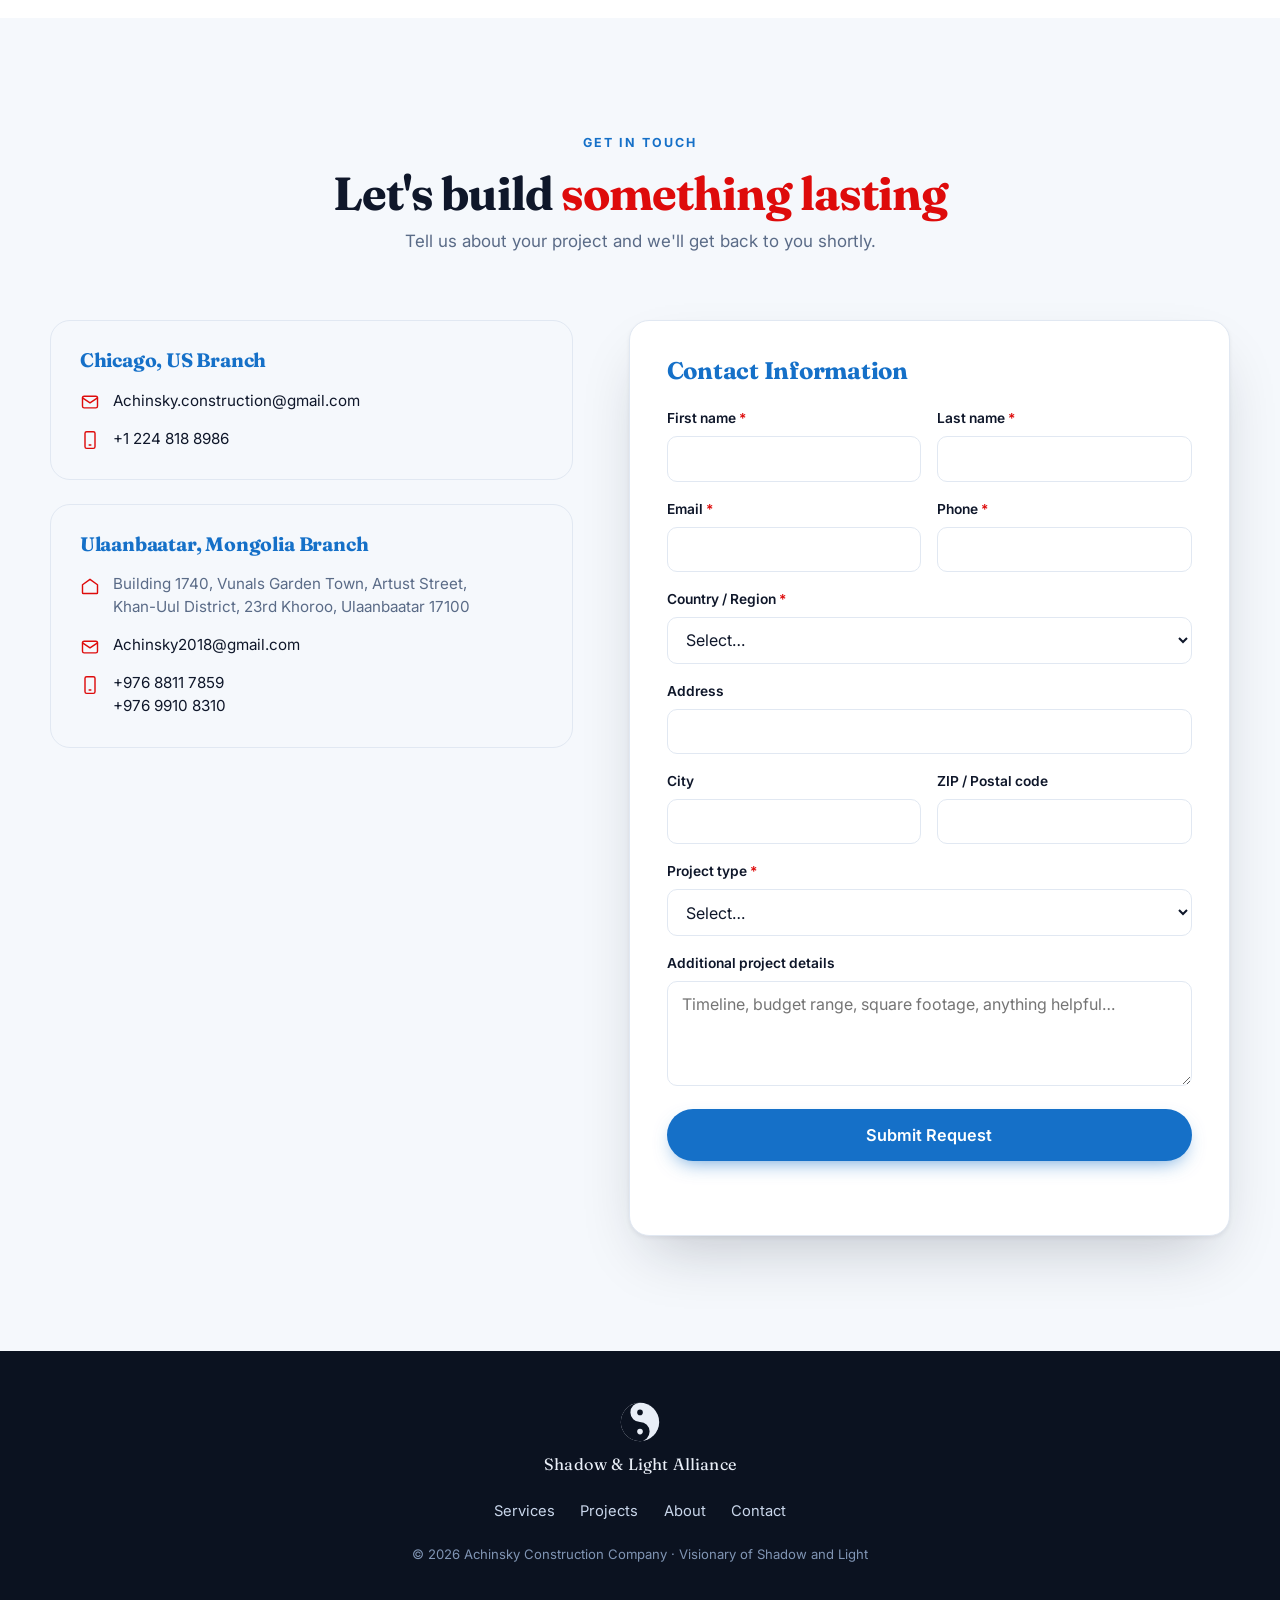
==== commit f3034af5: "Hide Testimonials section until real reviews exist Commented out rather than deleted so it can be re" ====
--- a/index.html
+++ b/index.html
@@ -42,7 +42,7 @@
       <a href="#services">Services</a>
       <a href="#projects">Projects</a>
       <a href="#about">About</a>
-      <a href="#testimonials">Testimonials</a>
+      <!-- <a href="#testimonials">Testimonials</a> -->
       <a href="#contact">Contact</a>
       <a class="btn btn-primary nav-cta" href="#contact">Request a Quote</a>
     </nav>
@@ -234,6 +234,11 @@
 </section>
 
 <!-- ================= TESTIMONIALS ================= -->
+<!-- HIDDEN until real client reviews are available.
+     To bring it back: delete this comment opener and the closer below the </section>,
+     replace the three placeholder quotes with real ones, re-enable the "Testimonials"
+     link in the header nav above, and change the Contact section back to
+     class="section" so the light/grey banding still alternates.
 <section class="section section-alt" id="testimonials">
   <div class="wrap">
     <header class="section-head reveal">
@@ -242,7 +247,7 @@
       <p class="section-sub">Replace the placeholder quotes below with real client reviews.</p>
     </header>
 
-    <!-- EDIT: swap in real testimonials. Keep the same markup for each. -->
+    [EDIT: swap in real testimonials. Keep the same markup for each.]
     <div class="quotes">
       <blockquote class="quote reveal">
         <p>“[Placeholder review — replace with a real client quote. Two to three sentences works best,
@@ -262,9 +267,12 @@
     </div>
   </div>
 </section>
+-->
 
 <!-- ================= CONTACT ================= -->
-<section class="section" id="contact">
+<!-- section-alt while Testimonials is hidden, so About (light) and Contact don't
+     sit as two light bands in a row. Revert to "section" if Testimonials returns. -->
+<section class="section section-alt" id="contact">
   <div class="wrap">
     <header class="section-head reveal">
       <p class="eyebrow">Get in Touch</p>
